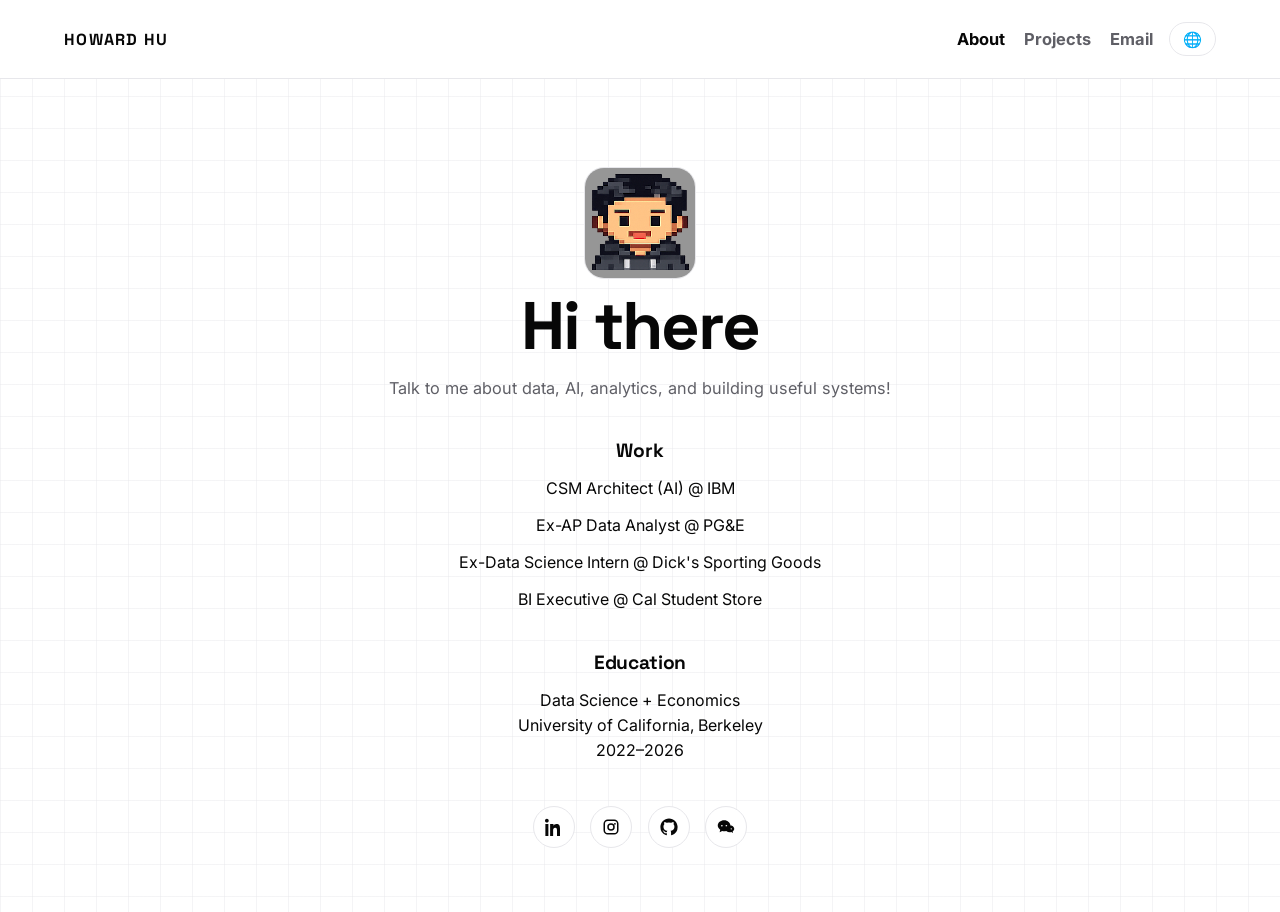
==== about/index.html @ 7187e895 "Fix about view typing and language sync in SPA with cache-busted scripts" ====
<!DOCTYPE html>
<html lang="en">
  <head>
    <meta charset="UTF-8" />
    <meta name="viewport" content="width=device-width, initial-scale=1.0" />
    <title>howard's studio</title>
    <meta
      name="description"
      content="Haoyang (Howard) Hu - UC Berkeley Data Science and Economics student focused on analytics, experimentation, and BI."
    />
    <link rel="preconnect" href="https://fonts.googleapis.com" />
    <link rel="preconnect" href="https://fonts.gstatic.com" crossorigin />
    <link
      href="https://fonts.googleapis.com/css2?family=Inter:wght@400;500;600;700;800&family=Space+Grotesk:wght@500;600;700&display=swap"
      rel="stylesheet"
    />
    <link rel="icon" type="image/png" href="/public/avatars/howard_idle.png" />
    <link rel="apple-touch-icon" href="/public/avatars/howard_idle.png" />
    <link rel="stylesheet" href="/styles.css?v=20260314-3" />
    <link rel="stylesheet" href="/styles/avatar.css?v=20260310-1" />
    <link rel="stylesheet" href="/styles/about.css?v=20260314-2" />
    <link rel="stylesheet" href="/styles/email-panel.css?v=20260314-1" />
  </head>
  <body>
    <header class="site-header">
      <div class="container nav-wrap">
        <a href="/" class="logo" data-view-target="home">HOWARD HU</a>
        <div class="nav-right">
          <nav>
            <ul class="nav-links">
              <li><a href="/" data-nav="about" data-view-target="about">About</a></li>
              <li><a href="/" data-nav="projects" data-view-target="projects">Projects</a></li>
              <li><button id="email-open-trigger" class="nav-email-btn" type="button" data-nav="email">Email</button></li>
            </ul>
          </nav>
          <div class="header-controls">
            <details class="lang-dropdown">
              <summary class="mode-toggle" aria-label="Language">🌐</summary>
              <div class="lang-dropdown-menu" role="menu" aria-label="Language menu">
                <button type="button" class="lang-option" data-lang-option="en">English</button>
                <button type="button" class="lang-option" data-lang-option="zh">中文</button>
                <button type="button" class="lang-option" data-lang-option="ko">한국인</button>
              </div>
            </details>
          </div>
        </div>
      </div>
    </header>

    <main id="spa-root">
      <section id="view-home" class="spa-view is-active">
        <section id="hero-section" class="hero container">
          <div class="hero-grid">
            <div class="hero-copy-wrap">
              <p class="eyebrow">Data Science + Economics</p>
              <h1 id="typed-title" data-text="Hello world, my name is Howard.">Hello world, my name is Howard.</h1>
              <p id="typed-alt-name" class="hero-name-tag" data-text="or 胡昊阳">or 胡昊阳</p>
              <p id="typed-bio" class="hero-bio" data-text="Trying to build the future before it becomes obvious.">
                Trying to build the future before it becomes obvious.
              </p>
            </div>
            <div class="hero-art">
              <div id="hero-avatar-controller" aria-label="Howard interactive pixel avatar"></div>
            </div>
          </div>
          <div class="marquee-wrap" aria-label="Scrolling skills">
            <div class="marquee-track">
              <span>SQL</span><span>Python</span><span>Power BI</span><span>Tableau</span><span>A/B Testing</span><span>Hypothesis Testing</span><span>TensorFlow</span><span>PyTorch</span><span>Google Cloud</span><span>AWS</span><span>OpenClaw</span><span>Azure</span>
              <span>SQL</span><span>Python</span><span>Power BI</span><span>Tableau</span><span>A/B Testing</span><span>Hypothesis Testing</span><span>TensorFlow</span><span>PyTorch</span><span>Google Cloud</span><span>AWS</span><span>OpenClaw</span><span>Azure</span>
            </div>
          </div>
        </section>
      </section>

      <section id="view-projects" class="spa-view">
        <section id="projects" class="container section project-section" data-tone="jarvis">
          <div class="projects-top">
            <img class="projects-top-avatar" src="/public/avatars/howard_laptop.png" alt="Howard coding pixel avatar" width="112" height="112" />
            <p id="projects-typed-lead" class="projects-typed-lead is-typing" data-text="Here are some of the fun stuff and side quests I’ve built or am currently building.">
              Here are some of the fun stuff and side quests I’ve built or am currently building.
            </p>
          </div>

          <div class="project-grid">
            <article class="project-card project-card-featured" data-tone="jarvis">
              <p class="card-tag">Flagship System</p>
              <h3>JARVIS</h3>
              <p class="project-subtitle">A personal AI operating system</p>
              <p class="project-hook">Stark Industries was fictional. The idea wasn’t.</p>
              <button class="project-trigger" type="button" aria-expanded="false">Open project</button>
              <div class="project-detail">
                <p class="card-summary">JARVIS began as a simple question: what if I had a real digital teammate I could talk to all day, not just another chat window?</p>
                <p class="card-summary">Instead of typing prompts, I wanted to say things like: “Jarvis, what’s on my agenda today?” or “Research this topic and build a full execution plan.”</p>
                <p class="card-summary">JARVIS is my attempt to build that system.</p>
                <p class="card-summary">It combines voice interaction with a modular agent architecture capable of research, synthesis, monitoring, and action. Under the hood, specialized agents coordinate tasks like web research, information extraction, summarization, and automated execution.</p>
                <p class="card-summary">Rather than a single chatbot, JARVIS functions as a personal AI operating layer, a system that can run workflows end-to-end, from gathering information to producing usable outputs.</p>
                <p class="card-summary">The long-term vision is a persistent AI partner that understands context, manages complex tasks, and acts as an always-available digital teammate.</p>
                <p class="card-summary">This prototype explores that architecture through OpenClaw-style autonomous browsing, LLM orchestration, and real-time voice interaction.</p>
                <p class="detail-meta">PYTHON · LLM APIs · AGENT ORCHESTRATION · WEB AUTOMATION · VOICE INTERFACES · OPENCLAW-STYLE SYSTEMS</p>
              </div>
            </article>

            <article class="project-card" data-tone="factory">
              <p class="card-tag">Automation</p>
              <h3>Brainrot Content Factory</h3>
              <p class="project-subtitle">An automated pipeline for short-form media</p>
              <p class="project-hook">Dopamine maxing by putting shorts content creation on autopilot.</p>
              <button class="project-trigger" type="button" aria-expanded="false">Open project</button>
              <div class="project-detail">
                <p class="card-summary">This started as an experiment in scale: how far can I push a media pipeline before manual bottlenecks show up? The system detects trend signals, builds scripts, generates visuals, and assembles shorts with minimal intervention.</p>
                <p class="card-summary">I also built in quality gates around timing, hook strength, and visual continuity so it’s not just auto-generated noise. The end goal is a repeatable engine for autonomous content channels.</p>
                <p class="detail-meta">Python · Sora · FFmpeg · Platform APIs</p>
              </div>
            </article>

            <article class="project-card" data-tone="dashboard">
              <p class="card-tag">Data Visualization</p>
              <h3>Analytic Dashboard Maker</h3>
              <p class="project-subtitle">From raw tables to decision-ready dashboards</p>
              <p class="project-hook">Because manually rebuilding dashboards every week is character development I did not need.</p>
              <button class="project-trigger" type="button" aria-expanded="false">Open project</button>
              <div class="project-detail">
                <p class="card-summary">This project came from seeing how much analyst time gets burned cleaning data and redoing the same visuals. I built a pipeline that ingests messy business data, extracts key metrics, and prepares dashboard-ready structures with much less manual work.</p>
                <p class="card-summary">I focused on making outputs practical: clear KPI definitions, reusable transformations, and automated handoff into BI tools so teams can spend more time deciding and less time wrangling.</p>
                <p class="detail-meta">Python · Power BI · SQL · Workflow automation</p>
              </div>
            </article>

            <article class="project-card" data-tone="research">
              <p class="card-tag">Research Infrastructure</p>
              <h3>Curiosity X</h3>
              <p class="project-subtitle">Continuous monitoring of the internet</p>
              <p class="project-hook">My personal intel feed, minus the 20-tab chaos.</p>
              <button class="project-trigger" type="button" aria-expanded="false">Open project</button>
              <div class="project-detail">
                <p class="card-summary">I built this because I was spending too much time context switching between feeds, forums, and tech news. The agent continuously monitors sources and compiles concise briefings.</p>
                <p class="card-summary">It prioritizes what matters, summarizes developments with clear action points, and pushes updates through messaging so I can react fast without manual hunting.</p>
                <p class="detail-meta">Python · RSS ingestion · LLM summarization</p>
              </div>
            </article>

            <article class="project-card" data-tone="photo">
              <p class="card-tag">Visual Storytelling</p>
              <h3>Photography Studio</h3>
              <p class="project-subtitle">People, light, and memory-driven frames</p>
              <p class="project-hook">A clean visual storytelling space for my photography work.</p>
              <a class="project-trigger" href="/" data-view-target="photography">Open project</a>
            </article>
          </div>
        </section>
      </section>

      <section id="view-about" class="spa-view">
        <section class="about-page">
          <div class="about-centered container">
            <img class="about-avatar" src="/public/avatars/howard_smile.png" alt="Howard Hu pixel avatar" width="128" height="128" />
            <h1 id="about-typed-title" class="about-title" data-text="Hi there">Hi there</h1>
            <p id="about-typed-intro" class="about-intro" data-text="Talk to me about data, AI, analytics, and building useful systems!">Talk to me about data, AI, analytics, and building useful systems!</p>

            <div class="about-block">
              <h2 data-i18n="workHeading">Work</h2>
              <div class="about-list" role="list">
                <button class="about-link-item" type="button" data-modal-kind="work" data-modal-id="ibm" data-i18n="work.ibm">CSM Architect (AI) @ IBM</button>
                <button class="about-link-item" type="button" data-modal-kind="work" data-modal-id="pge" data-i18n="work.pge">Ex-AP Data Analyst @ PG&amp;E</button>
                <button class="about-link-item" type="button" data-modal-kind="work" data-modal-id="dicks" data-i18n="work.dicks">Ex-Data Science Intern @ Dick's Sporting Goods</button>
                <button class="about-link-item" type="button" data-modal-kind="work" data-modal-id="store" data-i18n="work.store">BI Executive @ Cal Student Store</button>
              </div>
            </div>

            <div class="about-block">
              <h2 data-i18n="educationHeading">Education</h2>
              <div class="about-list" role="list">
                <button class="about-link-item" type="button" data-modal-kind="education" data-modal-id="berkeley" data-i18n="education.entry">Data Science + Economics<br />University of California, Berkeley<br />2022–2026</button>
              </div>
            </div>

            <div class="about-social" aria-label="Social links">
              <a href="https://www.linkedin.com/in/howard-hu-70660616a/" target="_blank" rel="noopener noreferrer" aria-label="LinkedIn" title="LinkedIn"><svg viewBox="0 0 24 24" aria-hidden="true"><path d="M4.98 3.5C4.98 4.88 3.86 6 2.48 6S0 4.88 0 3.5 1.12 1 2.5 1s2.48 1.12 2.48 2.5zM.5 8h4V24h-4V8zm7 0h3.8v2.2h.1c.53-1 1.84-2.2 3.8-2.2 4.06 0 4.8 2.67 4.8 6.14V24h-4v-7.2c0-1.72-.03-3.94-2.4-3.94-2.4 0-2.77 1.87-2.77 3.8V24h-4V8z"/></svg></a>
              <a href="https://instagram.com/howarddhu" target="_blank" rel="noopener noreferrer" aria-label="Instagram" title="Instagram"><svg viewBox="0 0 24 24" aria-hidden="true"><path d="M7.75 2h8.5A5.75 5.75 0 0 1 22 7.75v8.5A5.75 5.75 0 0 1 16.25 22h-8.5A5.75 5.75 0 0 1 2 16.25v-8.5A5.75 5.75 0 0 1 7.75 2zm0 2A3.75 3.75 0 0 0 4 7.75v8.5A3.75 3.75 0 0 0 7.75 20h8.5A3.75 3.75 0 0 0 20 16.25v-8.5A3.75 3.75 0 0 0 16.25 4h-8.5zM12 7a5 5 0 1 1 0 10 5 5 0 0 1 0-10zm0 2a3 3 0 1 0 0 6 3 3 0 0 0 0-6zm5.25-2.5a1.25 1.25 0 1 1 0 2.5 1.25 1.25 0 0 1 0-2.5z"/></svg></a>
              <a href="https://github.com/Howardhu02" target="_blank" rel="noopener noreferrer" aria-label="GitHub" title="GitHub"><svg viewBox="0 0 24 24" aria-hidden="true"><path d="M12 .5C5.65.5.5 5.65.5 12a11.5 11.5 0 0 0 7.86 10.91c.57.1.78-.25.78-.55v-2.1c-3.2.7-3.88-1.36-3.88-1.36-.52-1.31-1.27-1.66-1.27-1.66-1.04-.71.08-.7.08-.7 1.15.08 1.75 1.18 1.75 1.18 1.02 1.75 2.67 1.24 3.32.95.1-.74.4-1.24.72-1.53-2.56-.29-5.25-1.28-5.25-5.69 0-1.26.45-2.29 1.18-3.09-.12-.29-.51-1.46.11-3.05 0 0 .96-.31 3.15 1.18a10.88 10.88 0 0 1 5.74 0c2.19-1.49 3.15-1.18 3.15-1.18.62 1.59.23 2.76.11 3.05.73.8 1.18 1.83 1.18 3.09 0 4.42-2.69 5.39-5.26 5.68.41.35.78 1.05.78 2.12v3.14c0 .3.21.66.79.55A11.5 11.5 0 0 0 23.5 12C23.5 5.65 18.35.5 12 .5z"/></svg></a>
              <button id="wechat-open" type="button" class="about-wechat-btn" aria-label="WeChat" title="WeChat"><svg viewBox="0 0 24 24" aria-hidden="true"><path d="M9.5 3C4.8 3 1 6.1 1 10c0 2.2 1.3 4.2 3.3 5.5L3.5 19l3.4-1.8c.8.2 1.7.3 2.6.3 4.7 0 8.5-3.1 8.5-7S14.2 3 9.5 3zm-3 6.2a1.1 1.1 0 1 1 0 2.2 1.1 1.1 0 0 1 0-2.2zm6 0a1.1 1.1 0 1 1 0 2.2 1.1 1.1 0 0 1 0-2.2zM17 9.5c-3.3 0-6 2.1-6 4.7s2.7 4.7 6 4.7c.7 0 1.3-.1 2-.3l2.5 1.4-.6-2.3c1.4-1 2.1-2.2 2.1-3.5 0-2.6-2.7-4.7-6-4.7zm-2 4a.9.9 0 1 1 0 1.8.9.9 0 0 1 0-1.8zm4 0a.9.9 0 1 1 0 1.8.9.9 0 0 1 0-1.8z"/></svg></button>
            </div>
          </div>
        </section>
      </section>

      <section id="view-photography" class="spa-view">
        <section id="photography" class="container section">
          <div class="photo-top">
            <img class="photo-top-avatar" src="/public/avatars/howard_camera.png" alt="Howard camera pixel avatar" width="112" height="112" />
            <p id="photography-typed-lead" class="photography-typed-lead is-typing" data-text="Capturing moments, documenting stories, and experimenting with light. Click each field to see samples.">
              Capturing moments, documenting stories, and experimenting with light. Click each field to see samples.
            </p>
          </div>

          <div class="photo-categories">
            <button class="photo-card" type="button" data-photo-category="film"><h3>Film</h3><p>Analog moments captured on 35mm.</p><div class="photo-card-preview" aria-hidden="true"><img src="" alt="" loading="lazy" /></div></button>
            <button class="photo-card" type="button" data-photo-category="graduation"><h3>Graduation</h3><p>Celebrating milestones and memories.</p><div class="photo-card-preview" aria-hidden="true"><img src="" alt="" loading="lazy" /></div></button>
            <button class="photo-card" type="button" data-photo-category="gig"><h3>Gig Works</h3><p>Events, concerts, and commissioned work.</p><div class="photo-card-preview" aria-hidden="true"><img src="" alt="" loading="lazy" /></div></button>
            <button class="photo-card" type="button" data-photo-category="shenanigans"><h3>Shenanigans</h3><p>Creative experiments and fun visual ideas.</p><div class="photo-card-preview" aria-hidden="true"><img src="" alt="" loading="lazy" /></div></button>
          </div>

          <div class="photo-cta">
            <a class="photo-cta-link" href="https://calendar.app.google/9sr1MgK4GPP5MWou8" target="_blank" rel="noopener noreferrer">Book a session with me</a>
            <a class="photo-cta-link secondary" href="https://instagram.com/howiesflicks" target="_blank" rel="noopener noreferrer">@howiesflicks</a>
          </div>
        </section>
      </section>
    </main>

    <div id="about-modal" class="about-modal" aria-hidden="true">
      <div class="about-modal-backdrop" data-about-close></div>
      <div class="about-modal-card" role="dialog" aria-modal="true" aria-label="About details">
        <button type="button" class="about-modal-close" data-about-close aria-label="Close details">×</button>
        <p id="about-modal-role" class="about-modal-role"></p>
        <h3 id="about-modal-title"></h3>
        <p id="about-modal-meta" class="about-modal-meta"></p>
        <p id="about-modal-desc" class="about-modal-desc"></p>
        <img id="about-modal-image" class="about-modal-image" src="" alt="" />
      </div>
    </div>

    <div id="photo-modal" class="photo-modal" aria-hidden="true">
      <div class="photo-modal-backdrop" data-photo-close></div>
      <div class="photo-modal-content" role="dialog" aria-modal="true" aria-label="Photography gallery">
        <button type="button" class="photo-modal-close" data-photo-close aria-label="Close gallery">×</button>
        <button type="button" class="photo-modal-nav prev" data-photo-prev aria-label="Previous photo">‹</button>
        <div class="photo-modal-stage">
          <img id="photo-modal-image" src="" alt="Photography showcase" />
          <p id="photo-modal-counter" class="photo-modal-counter">1 / 1</p>
        </div>
        <button type="button" class="photo-modal-nav next" data-photo-next aria-label="Next photo">›</button>
      </div>
    </div>

    <div id="email-panel-root"></div>

    <script>
      window.EMAIL_PANEL_ENDPOINT = "https://formspree.io/f/mnjgzolo";
    </script>
    <script src="/script.js?v=20260314-4"></script>
    <script src="/about.js?v=20260314-3"></script>
    <script src="/spa.js?v=20260314-2"></script>
    <script type="module" src="/avatar.js?v=20260310-1"></script>
    <script type="module" src="/avatar-controller.js?v=20260310-1"></script>
    <script type="module" src="/email-panel.js?v=20260314-1"></script>
  </body>
</html>
---- styles.css ----
:root {
  --bg: #ffffff;
  --surface: #ffffff;
  --text: #070707;
  --muted: #5f5f66;
  --line: #e7e7eb;
  --accent: #2f6bff;
  --font-body: "Inter", sans-serif;
  --font-heading: "Space Grotesk", sans-serif;
}

* {
  box-sizing: border-box;
}

html,
body {
  margin: 0;
  padding: 0;
  font-family: var(--font-body);
  background:
    linear-gradient(to right, rgba(231, 231, 235, 0.45) 1px, transparent 1px),
    linear-gradient(to bottom, rgba(231, 231, 235, 0.45) 1px, transparent 1px),
    var(--bg);
  background-size: 32px 32px, 32px 32px, auto;
  color: var(--text);
  scroll-behavior: smooth;
  overflow-x: hidden;
}

.container {
  width: min(1160px, 90%);
  margin: 0 auto;
}

.avatar-shell {
  width: 128px;
  height: 128px;
  position: relative;
  border: 1px solid var(--line);
  border-radius: 20px;
  background: rgba(255, 255, 255, 0.96);
  box-shadow: 0 18px 42px rgba(7, 7, 7, 0.08);
  overflow: hidden;
}

.avatar-sprite {
  position: absolute;
  inset: 0;
  width: 128px;
  height: 128px;
  image-rendering: pixelated;
  image-rendering: crisp-edges;
  opacity: 0;
  transition: opacity 220ms ease;
}

.avatar-sprite.is-visible {
  opacity: 1;
}

.avatar-badge {
  display: none;
}

.avatar-slot {
  display: inline-block;
}

.avatar-slot .avatar-shell {
  box-shadow: none;
}

.avatar-slot-hero .avatar-shell {
  width: 240px;
  height: 240px;
  border-radius: 28px;
  background:
    radial-gradient(circle at 50% 18%, rgba(47, 107, 255, 0.12), transparent 42%),
    linear-gradient(180deg, #ffffff 0%, #f7f7fa 100%);
  box-shadow: 0 24px 56px rgba(7, 7, 7, 0.1);
}

.avatar-slot-hero .avatar-sprite {
  width: 240px;
  height: 240px;
}

.avatar-slot-inline .avatar-shell {
  width: 112px;
  height: 112px;
  border-radius: 20px;
  background: linear-gradient(180deg, #ffffff 0%, #f7f7fa 100%);
}

.avatar-slot-inline .avatar-sprite {
  width: 112px;
  height: 112px;
}

.site-header {
  position: sticky;
  top: 0;
  z-index: 10;
  background: rgba(255, 255, 255, 0.94);
  border-bottom: 1px solid var(--line);
  backdrop-filter: blur(4px);
}

.nav-wrap {
  min-height: 78px;
  display: flex;
  justify-content: space-between;
  align-items: center;
}

.nav-right {
  display: flex;
  align-items: center;
  gap: 1rem;
}

.logo {
  color: var(--text);
  text-decoration: none;
  font-family: var(--font-heading);
  font-weight: 900;
  letter-spacing: 0.08em;
}

h1,
h2,
h3,
h4,
h5,
h6 {
  font-family: var(--font-heading);
}

.nav-links {
  list-style: none;
  display: flex;
  gap: 1.2rem;
  margin: 0;
  padding: 0;
}

.nav-links a {
  color: var(--muted);
  text-decoration: none;
  font-weight: 700;
  font-size: 1.03rem;
  transition: color 160ms ease;
}

.nav-email-btn {
  border: 0;
  background: transparent;
  color: var(--muted);
  font: inherit;
  font-weight: 700;
  font-size: 1.03rem;
  padding: 0;
  cursor: pointer;
  transition: color 160ms ease;
}

.nav-links a:hover {
  color: var(--text);
}

.nav-email-btn:hover {
  color: var(--text);
}

.header-controls {
  display: flex;
  align-items: center;
  gap: 0.5rem;
}

.mode-toggle {
  border: 1px solid var(--line);
  background: var(--surface);
  color: var(--text);
  font: inherit;
  font-size: 0.95rem;
  font-weight: 700;
  border-radius: 999px;
  padding: 0.42rem 0.8rem;
  cursor: pointer;
  transition: border-color 160ms ease, background 160ms ease;
}

.mode-toggle:hover {
  border-color: color-mix(in srgb, var(--accent) 40%, var(--line));
}

.lang-dropdown {
  position: relative;
}

.lang-dropdown > summary {
  list-style: none;
}

.lang-dropdown > summary::-webkit-details-marker {
  display: none;
}

.lang-dropdown-menu {
  position: absolute;
  top: calc(100% + 0.4rem);
  right: 0;
  min-width: 130px;
  border: 1px solid var(--line);
  background: var(--surface);
  border-radius: 12px;
  padding: 0.35rem;
  display: none;
  box-shadow: 0 14px 28px rgba(7, 7, 7, 0.12);
  z-index: 20;
}

.lang-dropdown[open] .lang-dropdown-menu {
  display: grid;
  gap: 0.2rem;
}

.lang-option {
  border: 0;
  border-radius: 8px;
  text-align: left;
  background: transparent;
  color: var(--text);
  font: inherit;
  font-size: 0.82rem;
  font-weight: 700;
  padding: 0.45rem 0.55rem;
  cursor: pointer;
}

.lang-option:hover,
.lang-option.is-active {
  background: color-mix(in srgb, var(--accent) 12%, #ffffff 88%);
}


.spa-view {
  display: none;
}

.spa-view.is-active {
  display: block;
}

.nav-links a.is-active,
.logo.is-active {
  color: var(--text);
}
.hero {
  padding: 8rem 0 5.5rem;
}

.hero-grid {
  display: grid;
  grid-template-columns: 1fr;
  gap: 2rem;
  align-items: center;
}

.hero-copy-wrap {
  text-align: left;
}

.hero-art {
  display: grid;
  justify-items: center;
  gap: 1rem;
}

.hero-notes {
  width: min(360px, 100%);
  display: grid;
  gap: 0.7rem;
}

.hero-note {
  border: 1px solid var(--line);
  border-radius: 16px;
  padding: 0.9rem 1rem;
  background: #fbfbfc;
}

.hero-note span {
  display: block;
  margin-bottom: 0.3rem;
  text-transform: uppercase;
  letter-spacing: 0.1em;
  font-size: 0.68rem;
  color: #808088;
  font-weight: 700;
}

.hero-note strong {
  font-size: 0.95rem;
  line-height: 1.45;
}

.eyebrow {
  margin: 0;
  text-transform: uppercase;
  letter-spacing: 0.14em;
  color: var(--muted);
  font-size: 0.76rem;
  font-weight: 700;
}

h1 {
  margin: 0.9rem 0 0;
  font-size: clamp(3rem, 10vw, 8.1rem);
  line-height: 0.95;
  letter-spacing: -0.04em;
  font-weight: 900;
}

h1.is-typing {
  position: relative;
}

h1.is-typing::after {
  content: "";
  display: inline-block;
  width: 0.08em;
  height: 0.9em;
  margin-left: 0.12em;
  vertical-align: -0.04em;
  background: var(--text);
  animation: blink-caret 850ms steps(1, end) infinite;
}

.hero-name-tag {
  margin: 0.55rem 0 0;
  font-size: clamp(1.05rem, 2.2vw, 1.6rem);
  letter-spacing: -0.01em;
  font-weight: 700;
  color: #4f4f58;
}

.hero-bio {
  margin: 0.7rem 0 0;
  width: min(640px, 100%);
  color: #34343d;
  font-size: 1rem;
  line-height: 1.6;
  font-weight: 500;
}

.hero-blurb {
  width: min(640px, 100%);
  margin: 1.4rem 0 0;
  color: var(--muted);
  line-height: 1.75;
  font-size: 1.02rem;
}

.persona-switch {
  margin-top: 1.6rem;
  display: flex;
  justify-content: flex-start;
  gap: 0.65rem;
  flex-wrap: wrap;
}

.persona-pill {
  border: 1px solid var(--line);
  background: #fff;
  color: var(--muted);
  border-radius: 999px;
  padding: 0.55rem 0.9rem;
  font: inherit;
  font-size: 0.92rem;
  font-weight: 700;
  cursor: pointer;
  transition: border-color 180ms ease, color 180ms ease, background 180ms ease;
}

.persona-pill:hover,
.persona-pill.is-active {
  border-color: #d5ddff;
  color: var(--text);
  background: #f7f9ff;
}

.marquee-wrap {
  margin-top: 2.4rem;
  border-top: 1px solid var(--line);
  border-bottom: 1px solid var(--line);
  overflow: hidden;
  white-space: nowrap;
}

.marquee-track {
  display: inline-flex;
  gap: 2.2rem;
  padding: 0.95rem 0;
  animation: marquee-scroll 30s linear infinite;
}

.marquee-track span {
  color: var(--muted);
  font-weight: 700;
  letter-spacing: 0.02em;
}

.signal-strip {
  margin-top: 1.2rem;
  display: grid;
  grid-template-columns: repeat(1, minmax(0, 1fr));
  gap: 0.85rem;
}

.signal-card {
  border: 1px solid var(--line);
  border-radius: 16px;
  padding: 0.95rem 1rem;
  background: rgba(255, 255, 255, 0.86);
  backdrop-filter: blur(4px);
}

.signal-card span {
  display: block;
  margin-bottom: 0.3rem;
  text-transform: uppercase;
  letter-spacing: 0.1em;
  font-size: 0.68rem;
  font-weight: 700;
  color: #7d7d86;
}

.signal-card strong {
  font-size: 0.95rem;
  line-height: 1.45;
}

.section {
  padding: 5.2rem 0;
}

.section h2 {
  margin: 0 0 1.2rem;
  font-size: clamp(2rem, 4.5vw, 3rem);
  letter-spacing: -0.02em;
  font-weight: 900;
}

.section-intro {
  display: grid;
  gap: 0.45rem;
  margin-bottom: 1.4rem;
}

.section-heading {
  display: flex;
  align-items: center;
  justify-content: space-between;
  gap: 1rem;
}

.section-intro p {
  margin: 0;
  max-width: 60ch;
  color: var(--muted);
  line-height: 1.7;
}

.projects-top {
  margin-bottom: 1.3rem;
  display: grid;
  justify-items: center;
  gap: 0.65rem;
  text-align: center;
}

.projects-top-avatar {
  width: 112px;
  height: 112px;
  border-radius: 20px;
  border: 1px solid var(--line);
  background: linear-gradient(180deg, #ffffff 0%, #f7f7fa 100%);
  image-rendering: pixelated;
}

.projects-typed-lead {
  margin: 0;
  max-width: 62ch;
  color: #3f4452;
  line-height: 1.7;
  font-size: 1.02rem;
}

.projects-typed-lead.is-typing::after {
  content: "";
  display: inline-block;
  width: 0.08em;
  height: 0.9em;
  margin-left: 0.12em;
  vertical-align: -0.05em;
  background: var(--text);
  animation: blink-caret 850ms steps(1, end) infinite;
}

.project-grid {
  display: grid;
  grid-template-columns: repeat(1, minmax(0, 1fr));
  gap: 1rem;
}

.project-card {
  padding: 1.35rem;
  border: 1px solid var(--line);
  border-radius: 14px;
  background:
    linear-gradient(180deg, color-mix(in srgb, var(--surface) 96%, #fff 4%) 0%, color-mix(in srgb, var(--surface) 92%, #fff 8%) 100%);
  transition: box-shadow 220ms ease, transform 220ms ease, border-color 220ms ease;
}

.project-card:hover {
  border-color: #cfd8ff;
  box-shadow: 0 0 0 1px #dce4ff, 0 0 34px rgba(47, 107, 255, 0.13);
  transform: translateY(-2px);
}

.project-card-featured {
  border-color: #d6deff;
  background:
    radial-gradient(circle at 85% 10%, rgba(47, 107, 255, 0.16), transparent 38%),
    linear-gradient(180deg, rgba(255, 255, 255, 0.98) 0%, rgba(248, 250, 255, 0.98) 100%);
}

.project-section {
  --project-tone: #2f6bff;
  --project-tone-soft: rgba(47, 107, 255, 0.14);
  transition: background 280ms ease, border-color 280ms ease;
}

.project-section[data-tone="jarvis"] {
  --project-tone: #2f6bff;
  --project-tone-soft: rgba(47, 107, 255, 0.14);
}

.project-section[data-tone="factory"] {
  --project-tone: #ff6a3d;
  --project-tone-soft: rgba(255, 106, 61, 0.14);
}

.project-section[data-tone="dashboard"] {
  --project-tone: #8a57ff;
  --project-tone-soft: rgba(138, 87, 255, 0.14);
}

.project-section[data-tone="research"] {
  --project-tone: #0f8f6f;
  --project-tone-soft: rgba(15, 143, 111, 0.14);
}

.card-tag {
  margin: 0;
  font-size: 0.74rem;
  text-transform: uppercase;
  letter-spacing: 0.12em;
  color: var(--muted);
  font-weight: 700;
}

.project-card h3 {
  margin: 0.5rem 0 0.45rem;
  font-size: 1.35rem;
  letter-spacing: -0.01em;
  line-height: 1.08;
}

.project-subtitle {
  margin: 0 0 0.7rem;
  font-size: 0.95rem;
  color: #4f5f95;
  font-weight: 700;
}

.project-card p {
  margin: 0;
  color: var(--muted);
  line-height: 1.65;
}

.card-summary {
  margin-top: 0.45rem;
}

.project-hook {
  margin-top: 0.4rem;
  font-size: 1rem;
  color: #484a55;
}

.project-trigger {
  margin-top: 0.9rem;
  border: 0;
  background: transparent;
  padding: 0;
  color: var(--text);
  font: inherit;
  font-size: 0.93rem;
  font-weight: 800;
  cursor: pointer;
}

.project-detail {
  max-height: 0;
  overflow: hidden;
  opacity: 0;
  transition: max-height 240ms ease, opacity 180ms ease, margin-top 180ms ease;
}

.project-card.is-open {
  border-color: color-mix(in srgb, var(--project-tone) 30%, #d8dbe5);
  box-shadow: 0 0 0 1px color-mix(in srgb, var(--project-tone) 18%, #f0f1f5);
}

.project-card.is-open .project-detail {
  max-height: 420px;
  opacity: 1;
  margin-top: 0.9rem;
}

.timeline-section {
  --timeline-tone: #2f6bff;
  --timeline-tone-soft: rgba(47, 107, 255, 0.14);
  padding: 1.2rem;
  border: 1px solid #dbe2ff;
  border-radius: 24px;
  background:
    radial-gradient(circle at 10% 0%, var(--timeline-tone-soft), transparent 42%),
    linear-gradient(180deg, rgba(255, 255, 255, 0.98) 0%, rgba(248, 249, 254, 0.98) 100%);
  transition: background 300ms ease, border-color 300ms ease;
}

.timeline-section[data-tone="pge"] {
  --timeline-tone: #2f6bff;
  --timeline-tone-soft: rgba(47, 107, 255, 0.14);
  border-color: #dbe2ff;
}

.timeline-section[data-tone="ibm"] {
  --timeline-tone: #5c39ff;
  --timeline-tone-soft: rgba(92, 57, 255, 0.14);
  border-color: #ded5ff;
}

.timeline-section[data-tone="dicks"] {
  --timeline-tone: #ff6a3d;
  --timeline-tone-soft: rgba(255, 106, 61, 0.14);
  border-color: #ffd9cd;
}

.timeline-section[data-tone="store"] {
  --timeline-tone: #0f8f6f;
  --timeline-tone-soft: rgba(15, 143, 111, 0.14);
  border-color: #cdebe2;
}

.timeline {
  position: relative;
  display: grid;
  gap: 0.85rem;
  padding-left: 1rem;
}

.timeline::before {
  content: "";
  position: absolute;
  left: 0.2rem;
  top: 0.2rem;
  bottom: 0.2rem;
  width: 2px;
  background: var(--timeline-tone);
  opacity: 0.35;
}

.timeline-item {
  position: relative;
  border: 1px solid var(--line);
  border-radius: 16px;
  background: color-mix(in srgb, var(--surface) 94%, #fff 6%);
  overflow: hidden;
  transition: border-color 220ms ease, box-shadow 220ms ease;
}

.timeline-item::before {
  content: "";
  position: absolute;
  left: -1.05rem;
  top: 1.22rem;
  width: 0.52rem;
  height: 0.52rem;
  border-radius: 999px;
  background: var(--timeline-tone);
  box-shadow: 0 0 0 6px rgba(255, 255, 255, 0.9);
}

.timeline-item.is-open {
  border-color: color-mix(in srgb, var(--timeline-tone) 30%, #d8dbe5);
  box-shadow: 0 0 0 1px color-mix(in srgb, var(--timeline-tone) 18%, #f0f1f5);
}

.timeline-trigger {
  width: 100%;
  border: 0;
  background: transparent;
  text-align: left;
  padding: 1rem 1rem 0.92rem;
  display: grid;
  gap: 0.2rem;
  cursor: pointer;
}

.timeline-role {
  font-size: 1.06rem;
  font-weight: 800;
  color: var(--text);
}

.timeline-company {
  color: var(--muted);
  font-size: 0.94rem;
  font-weight: 600;
}

.timeline-date {
  margin-top: 0.2rem;
  text-transform: uppercase;
  letter-spacing: 0.08em;
  font-size: 0.7rem;
  color: color-mix(in srgb, var(--timeline-tone) 62%, #6c7280);
  font-weight: 700;
}

.timeline-detail {
  max-height: 0;
  overflow: hidden;
  opacity: 0;
  padding: 0 1rem;
  transition: max-height 240ms ease, opacity 200ms ease, padding 200ms ease;
}

.timeline-item.is-open .timeline-detail {
  max-height: 320px;
  opacity: 1;
  padding: 0 1rem 1rem;
}

.education-card {
  border: 1px solid var(--line);
  border-radius: 18px;
  padding: 1.3rem;
  background: rgba(255, 255, 255, 0.92);
}

.education-card h3 {
  margin: 0;
  font-size: 1.3rem;
  letter-spacing: -0.01em;
}

.education-meta {
  margin: 0.45rem 0 0.7rem;
  text-transform: uppercase;
  letter-spacing: 0.09em;
  font-size: 0.72rem;
  color: #6f7584;
  font-weight: 700;
}

.detail-meta {
  margin-top: 0.85rem;
  text-transform: uppercase;
  letter-spacing: 0.08em;
  font-size: 0.72rem;
  color: #767680;
  font-weight: 700;
}

.about-copy {
  max-width: 60ch;
}

.about-copy p {
  margin: 0 0 1rem;
  color: var(--muted);
  line-height: 1.75;
  font-size: 1.02rem;
}

.about-education {
  margin-top: 1.3rem;
  border: 1px solid var(--line);
  border-radius: 18px;
  padding: 1.1rem;
  background: color-mix(in srgb, var(--surface) 94%, #fff 6%);
}

.about-work-block {
  margin-top: 1.8rem;
}

.about-work-block .work-subtitle {
  margin-bottom: 0.8rem;
  font-size: clamp(1.45rem, 3.2vw, 2.1rem);
  letter-spacing: -0.01em;
}

.education-label {
  display: block;
  margin-bottom: 0.5rem;
  text-transform: uppercase;
  letter-spacing: 0.1em;
  font-size: 0.7rem;
  color: #7b7b84;
  font-weight: 700;
}

.about-education h3 {
  margin: 0;
  font-size: 1.15rem;
  letter-spacing: -0.01em;
}

.education-date {
  margin: 0.45rem 0 0.75rem;
  font-size: 0.8rem;
  text-transform: uppercase;
  letter-spacing: 0.08em;
  font-weight: 700;
  color: #6f7584;
}

.education-majors {
  display: grid;
  gap: 0.45rem;
}

.education-majors p {
  margin: 0;
  border: 1px solid #e6e8ef;
  border-radius: 12px;
  padding: 0.58rem 0.72rem;
  background: #fafafe;
  color: #4f535f;
  font-size: 0.94rem;
  line-height: 1.4;
}

.mini-grid {
  display: grid;
  grid-template-columns: repeat(1, minmax(0, 1fr));
  gap: 1rem;
}

.mini-card {
  border: 1px solid var(--line);
  border-radius: 18px;
  padding: 1.2rem;
  background: rgba(251, 251, 252, 0.92);
}

.mini-label {
  display: inline-block;
  margin-bottom: 0.55rem;
  text-transform: uppercase;
  letter-spacing: 0.1em;
  font-size: 0.7rem;
  color: #7f7f86;
  font-weight: 700;
}

.mini-card h3 {
  margin: 0 0 0.45rem;
  font-size: 1.15rem;
  letter-spacing: -0.01em;
}

.mini-card p {
  margin: 0;
  color: var(--muted);
  line-height: 1.7;
}

.photo-categories {
  display: grid;
  grid-template-columns: 1fr;
  gap: 1rem;
}

.photo-top {
  margin-bottom: 1.3rem;
  display: grid;
  justify-items: center;
  gap: 0.65rem;
  text-align: center;
}

.photo-top-avatar {
  width: 112px;
  height: 112px;
  border-radius: 20px;
  border: 1px solid var(--line);
  background: linear-gradient(180deg, #ffffff 0%, #f7f7fa 100%);
  image-rendering: pixelated;
}

.photography-typed-lead {
  margin: 0;
  max-width: 62ch;
  color: #3f4452;
  line-height: 1.7;
  font-size: 1.02rem;
}

.photography-typed-lead.is-typing::after {
  content: "";
  display: inline-block;
  width: 0.08em;
  height: 0.9em;
  margin-left: 0.12em;
  vertical-align: -0.05em;
  background: var(--text);
  animation: blink-caret 850ms steps(1, end) infinite;
}

.photo-card {
  border: 1px solid var(--line);
  border-radius: 20px;
  background: color-mix(in srgb, var(--surface) 90%, #fff 10%);
  text-align: left;
  padding: 1.35rem;
  cursor: pointer;
  font-family: inherit;
  color: var(--text);
  position: relative;
  overflow: hidden;
  transition: transform 240ms ease, box-shadow 240ms ease, border-color 240ms ease;
}

.photo-card[data-photo-category="film"] {
  --photo-tone: rgba(255, 134, 77, 0.22);
  --photo-border: #ffbf9e;
}

.photo-card[data-photo-category="graduation"] {
  --photo-tone: rgba(47, 107, 255, 0.2);
  --photo-border: #b7c9ff;
}

.photo-card[data-photo-category="gig"] {
  --photo-tone: rgba(255, 78, 139, 0.2);
  --photo-border: #ffc2da;
}

.photo-card[data-photo-category="shenanigans"] {
  --photo-tone: rgba(36, 169, 129, 0.2);
  --photo-border: #b4ead7;
}

.photo-card h3 {
  margin: 0 0 0.45rem;
  font-size: clamp(1.5rem, 3vw, 2.1rem);
  letter-spacing: -0.02em;
}

.photo-card p {
  margin: 0;
  color: var(--muted);
  line-height: 1.65;
  max-width: 42ch;
}

.photo-card-preview {
  position: absolute;
  inset: 0;
  opacity: 0;
  transition: opacity 260ms ease, transform 260ms ease;
  transform: scale(1.03);
  pointer-events: none;
}

.photo-card-preview::after {
  content: "";
  position: absolute;
  inset: 0;
  background: linear-gradient(
    to top,
    rgba(255, 255, 255, 0.82) 12%,
    rgba(255, 255, 255, 0.28) 46%,
    rgba(255, 255, 255, 0.1) 100%
  );
}

.photo-card-preview img {
  width: 100%;
  height: 100%;
  object-fit: contain;
  background: #f4f4f6;
}

.photo-card:hover {
  transform: translateY(-4px);
  border-color: var(--photo-border, #d6d9e4);
  box-shadow: 0 20px 40px rgba(7, 7, 7, 0.09);
  background: linear-gradient(to bottom, var(--photo-tone, rgba(47, 107, 255, 0.12)), rgba(255, 255, 255, 0.92));
}

.photo-card.is-active {
  border-color: var(--photo-border, #d6d9e4);
  background: linear-gradient(to bottom, var(--photo-tone, rgba(47, 107, 255, 0.12)), rgba(255, 255, 255, 0.92));
}

.photo-card:hover .photo-card-preview {
  opacity: 1;
  transform: scale(1);
}

.photo-cta {
  margin-top: 1.8rem;
  padding-top: 1.2rem;
}

.photo-cta-link {
  display: inline-block;
  margin-top: 0.6rem;
  font-size: 1.22rem;
  font-weight: 800;
  color: var(--text);
  text-decoration: underline;
  text-decoration-color: var(--text);
  text-underline-offset: 0.12em;
  transition: text-decoration-color 180ms ease;
}

.photo-cta-link:hover {
  text-decoration-color: var(--text);
}

.photo-cta-link.secondary {
  display: block;
  margin-top: 1rem;
  width: fit-content;
  font-size: 1.05rem;
  color: #4f535f;
}

.photo-modal {
  position: fixed;
  inset: 0;
  z-index: 40;
  display: grid;
  place-items: center;
  opacity: 0;
  pointer-events: none;
  transition: opacity 240ms ease;
}

.photo-modal.is-open {
  opacity: 1;
  pointer-events: auto;
}

.photo-modal-backdrop {
  position: absolute;
  inset: 0;
  background: rgba(7, 7, 11, 0.84);
  backdrop-filter: blur(4px);
}

.photo-modal-content {
  position: relative;
  width: min(1200px, 94vw);
  height: min(88vh, 820px);
  display: grid;
  grid-template-columns: auto 1fr auto;
  align-items: center;
  gap: 0.7rem;
}

.photo-modal-stage {
  width: 100%;
  height: 100%;
  display: grid;
  place-items: center;
  overflow: visible;
  padding: 0.75rem;
}

.photo-modal-stage img {
  max-width: 100%;
  max-height: 100%;
  object-fit: contain;
  opacity: 0;
  transform: none;
  transition: opacity 220ms ease;
}

.photo-modal-stage img.is-visible {
  opacity: 1;
}

.photo-modal-nav {
  border: 1px solid rgba(255, 255, 255, 0.22);
  background: rgba(14, 14, 18, 0.55);
  color: #fff;
  width: 44px;
  height: 44px;
  border-radius: 999px;
  cursor: pointer;
  font-size: 1.2rem;
}

.photo-modal-close {
  position: absolute;
  top: 0;
  right: 0;
  transform: translateY(-130%);
  width: 42px;
  height: 42px;
  border-radius: 999px;
  border: 1px solid rgba(255, 255, 255, 0.24);
  background: rgba(14, 14, 18, 0.55);
  color: #fff;
  font-size: 1.5rem;
  cursor: pointer;
  line-height: 1;
}

.photo-modal-counter {
  position: absolute;
  bottom: -2.1rem;
  left: 50%;
  transform: translateX(-50%);
  color: rgba(255, 255, 255, 0.88);
  margin: 0;
  font-size: 0.88rem;
  letter-spacing: 0.08em;
  text-transform: uppercase;
}

.site-footer {
  border-top: 1px solid var(--line);
  padding: 3.2rem 0 2.2rem;
}

.social-links {
  display: flex;
  flex-wrap: wrap;
  gap: 1.4rem;
  margin-bottom: 1.2rem;
}

.social-links a {
  color: var(--text);
  font-size: clamp(1.3rem, 2.6vw, 2.3rem);
  font-weight: 800;
  text-decoration: underline;
  text-decoration-color: transparent;
  text-underline-offset: 0.12em;
  transition: text-decoration-color 160ms ease;
}

.social-links a:hover {
  text-decoration-color: var(--text);
}

.site-footer p {
  margin: 0;
  color: var(--muted);
  font-size: 0.9rem;
}

.reveal {
  opacity: 0;
  transform: translateY(10px);
  transition: opacity 500ms ease, transform 500ms ease;
}

.reveal.visible {
  opacity: 1;
  transform: translateY(0);
}

@keyframes marquee-scroll {
  from {
    transform: translateX(0);
  }
  to {
    transform: translateX(-50%);
  }
}

@keyframes blink-caret {
  0%,
  49% {
    opacity: 1;
  }
  50%,
  100% {
    opacity: 0;
  }
}

@media (min-width: 840px) {
  .hero-grid {
    grid-template-columns: 1.1fr 0.9fr;
  }

  .hero-art {
    justify-items: end;
  }

  .project-grid {
    grid-template-columns: repeat(3, minmax(0, 1fr));
  }

  .project-card-featured {
    grid-column: span 2;
  }

  .mini-grid {
    grid-template-columns: repeat(2, minmax(0, 1fr));
  }

  .photo-categories {
    grid-template-columns: repeat(2, minmax(0, 1fr));
  }

  .signal-strip {
    grid-template-columns: repeat(3, minmax(0, 1fr));
  }
}

@media (max-width: 640px) {
  .nav-wrap {
    min-height: auto;
    align-items: flex-start;
    flex-direction: column;
    gap: 0.45rem;
    padding: 0.7rem 0;
  }

  .logo {
    font-size: 1rem;
    letter-spacing: 0.06em;
  }

  .avatar-slot-hero .avatar-shell,
  .avatar-slot-hero .avatar-sprite {
    width: 176px;
    height: 176px;
  }

  .avatar-slot-inline .avatar-shell,
  .avatar-slot-inline .avatar-sprite {
    width: 88px;
    height: 88px;
  }

  .nav-links {
    gap: 0.62rem;
    font-size: 0.92rem;
    white-space: nowrap;
    min-width: max-content;
  }

  .nav-right {
    width: 100%;
    gap: 0.55rem;
    justify-content: space-between;
  }

  .nav-right nav {
    overflow-x: auto;
    -webkit-overflow-scrolling: touch;
    scrollbar-width: none;
  }

  .nav-right nav::-webkit-scrollbar {
    display: none;
  }

  .header-controls {
    gap: 0.35rem;
  }

  .mode-toggle {
    padding: 0.33rem 0.56rem;
    font-size: 0.84rem;
  }

  .marquee-track {
    animation: none;
    transform: none;
  }

  .hero {
    padding-top: 6.6rem;
  }

  .section-heading {
    align-items: flex-start;
  }

  .section {
    padding: 4rem 0;
  }

  .photo-modal-content {
    width: 96vw;
    height: 82vh;
    grid-template-columns: 1fr;
  }

  .photo-modal-nav {
    position: absolute;
    top: 50%;
    transform: translateY(-50%);
    z-index: 2;
  }

  .photo-modal-nav.prev {
    left: 0.4rem;
  }

  .photo-modal-nav.next {
    right: 0.4rem;
  }
}
---- styles/avatar.css ----
.avatar-card {
  display: flex;
  flex-direction: column;
  align-items: center;
  gap: 12px;
}

.avatar {
  width: 128px;
  height: 128px;
  display: grid;
  place-items: center;
  border: 1px solid var(--line);
  border-radius: 16px;
  background-color: #f7f7fa;
  opacity: 0;
  transition: transform 180ms ease, filter 180ms ease, opacity 180ms ease;
  overflow: hidden;
}

.avatar:hover {
  transform: translateY(-1px);
  filter: drop-shadow(0 10px 20px rgba(7, 7, 7, 0.1));
}

.avatar.is-visible {
  opacity: 1;
}

.avatar-frame {
  width: 100%;
  height: 100%;
  object-fit: contain;
  image-rendering: pixelated;
  image-rendering: crisp-edges;
  pointer-events: none;
  user-select: none;
}

.avatar-controls {
  display: flex;
  gap: 10px;
  flex-wrap: wrap;
  justify-content: center;
}

.avatar-controls button {
  border: 1px solid var(--line);
  background: #f3f3f3;
  padding: 6px 10px;
  border-radius: 8px;
  cursor: pointer;
  font-size: 14px;
  font-family: inherit;
  color: var(--text);
}

.avatar-controls button:hover {
  background: #e6e6e6;
}

.avatar-controls button.is-active {
  border-color: #d5ddff;
  background: #edf1ff;
}

@media (max-width: 960px) {
  .avatar-controls {
    gap: 8px;
  }

  .avatar-controls button {
    font-size: 13px;
  }
}
---- styles/about.css ----
.about-page {
  min-height: calc(100vh - 78px);
  display: grid;
  place-items: center;
  padding: 5.5rem 0 4rem;
}

.about-centered {
  display: grid;
  justify-items: center;
  text-align: center;
  gap: 1rem;
  max-width: 760px;
}

.about-avatar {
  width: 112px;
  height: 112px;
  border-radius: 20px;
  border: 1px solid var(--line);
  background: linear-gradient(180deg, #ffffff 0%, #f7f7fa 100%);
  image-rendering: pixelated;
}

.about-title {
  margin: 0;
  font-size: clamp(2.4rem, 7vw, 4.2rem);
  letter-spacing: -0.03em;
}

.about-intro {
  margin: 0;
  max-width: 52ch;
  color: var(--muted);
  line-height: 1.7;
  font-size: 1.02rem;
}

.about-title.is-typing::after {
  content: "";
  display: inline-block;
  width: 0.08em;
  height: 0.92em;
  margin-left: 0.12em;
  vertical-align: -0.06em;
  background: var(--text);
  animation: blink-caret 850ms steps(1, end) infinite;
}

.about-intro.is-typing::after {
  content: "";
  display: inline-block;
  width: 0.08em;
  height: 0.92em;
  margin-left: 0.12em;
  vertical-align: -0.06em;
  background: var(--text);
  animation: blink-caret 850ms steps(1, end) infinite;
}

.about-block {
  margin-top: 1.2rem;
  width: min(640px, 100%);
}

.about-block h2 {
  margin: 0 0 0.65rem;
  font-size: 1.2rem;
  letter-spacing: -0.01em;
}

.about-list {
  display: grid;
  gap: 0.35rem;
}

.about-link-item {
  border: 0;
  background: transparent;
  color: var(--text);
  font: inherit;
  font-size: 1rem;
  line-height: 1.55;
  padding: 0.2rem 0;
  cursor: pointer;
  text-decoration: underline;
  text-decoration-thickness: 1px;
  text-underline-offset: 0.2em;
  text-decoration-color: transparent;
  transition: text-decoration-color 180ms ease;
}

.about-link-item:hover {
  text-decoration-color: currentColor;
}

.about-social {
  margin-top: 1.5rem;
  display: flex;
  align-items: center;
  justify-content: center;
  gap: 0.95rem;
}

.about-social a,
.about-wechat-btn {
  width: 42px;
  height: 42px;
  border: 1px solid var(--line);
  border-radius: 999px;
  display: grid;
  place-items: center;
  color: var(--text);
  background: color-mix(in srgb, var(--surface) 95%, #fff 5%);
  transition: border-color 180ms ease, transform 180ms ease;
}

.about-social a:hover,
.about-wechat-btn:hover {
  border-color: #c8d3ff;
  transform: translateY(-1px);
}

.about-social svg {
  width: 18px;
  height: 18px;
  fill: currentColor;
}

.about-wechat-btn {
  cursor: pointer;
}

.about-modal {
  position: fixed;
  inset: 0;
  z-index: 60;
  opacity: 0;
  pointer-events: none;
  transition: opacity 200ms ease;
}

.about-modal.is-open {
  opacity: 1;
  pointer-events: auto;
}

.about-modal-backdrop {
  position: absolute;
  inset: 0;
  background: rgba(10, 11, 15, 0.36);
  backdrop-filter: blur(4px);
}

.about-modal-card {
  position: relative;
  width: min(560px, 90vw);
  margin: 12vh auto 0;
  border: 1px solid var(--line);
  border-radius: 16px;
  background: #ffffff;
  padding: 1.35rem 1.3rem 1.25rem;
  transform: scale(0.95);
  transition: transform 200ms ease;
}

.about-modal.is-open .about-modal-card {
  transform: scale(1);
}

.about-modal-close {
  position: absolute;
  top: 0.65rem;
  right: 0.65rem;
  border: 0;
  background: transparent;
  color: #666b77;
  font-size: 1.35rem;
  line-height: 1;
  cursor: pointer;
}

.about-modal-role {
  margin: 0;
  text-transform: uppercase;
  letter-spacing: 0.1em;
  font-size: 0.7rem;
  color: #7d8190;
  font-weight: 700;
}

.about-modal-card h3 {
  margin: 0.45rem 0 0.4rem;
  font-size: 1.35rem;
  letter-spacing: -0.01em;
}

.about-modal-meta {
  margin: 0;
  color: #535865;
  font-size: 0.9rem;
  font-weight: 600;
}

.about-modal-desc {
  margin: 0.8rem 0 0;
  color: #4f5563;
  line-height: 1.65;
}

.about-modal-image {
  display: none;
  width: min(300px, 100%);
  border-radius: 12px;
  border: 1px solid var(--line);
  margin: 0.85rem auto 0;
}

.about-modal-image.is-visible {
  display: block;
}

.about-modal-open {
  overflow: hidden;
}

@media (max-width: 640px) {
  .about-page {
    min-height: calc(100vh - 72px);
    padding-top: 5rem;
  }

  .about-centered {
    gap: 0.85rem;
  }

  .about-link-item {
    font-size: 0.96rem;
  }

  .about-modal-card {
    width: 90vw;
    margin-top: 10vh;
  }
}
---- styles/email-panel.css ----
.email-panel-overlay {
  position: fixed;
  inset: 0;
  z-index: 80;
  display: flex;
  justify-content: flex-end;
  background: rgba(255, 255, 255, 0);
  pointer-events: none;
  backdrop-filter: blur(0px);
  transition: background 250ms ease, backdrop-filter 250ms ease;
}

.email-panel-overlay.is-open {
  background: rgba(255, 255, 255, 0.34);
  backdrop-filter: blur(6px);
  pointer-events: auto;
}

.email-panel {
  width: min(40vw, 580px);
  min-width: 360px;
  height: 100%;
  background: #ffffff;
  color: #111318;
  border-left: 1px solid #dfe3eb;
  padding: 1.6rem;
  display: flex;
  flex-direction: column;
  gap: 1rem;
  transform: translateX(100%);
  transition: transform 250ms ease;
}

.email-panel-overlay.is-open .email-panel {
  transform: translateX(0);
}

.email-panel-head {
  border-bottom: 1px solid #e6e9f0;
  padding-bottom: 0.85rem;
}

.email-label {
  margin: 0;
  text-transform: uppercase;
  letter-spacing: 0.1em;
  font-size: 0.7rem;
  color: #717787;
  font-weight: 700;
}

.email-to {
  margin: 0.35rem 0 0;
  font-size: 1.35rem;
  font-weight: 800;
}

.email-field {
  display: grid;
  gap: 0.45rem;
}

.email-field input,
.email-field textarea {
  width: 100%;
  border: 1px solid #d5dbe8;
  border-radius: 10px;
  background: #ffffff;
  color: #1a1f2b;
  font: inherit;
  font-size: 0.98rem;
  padding: 0.72rem 0.8rem;
  outline: none;
}

.email-field textarea {
  min-height: 200px;
  resize: vertical;
}

.email-field input:focus,
.email-field textarea:focus {
  border-color: #9ca7c8;
}

.email-field input::placeholder {
  color: #9ca2b2;
}

.email-actions {
  margin-top: auto;
  display: flex;
  gap: 0.65rem;
}

.email-send,
.email-cancel {
  border: 1px solid #d1d7e4;
  border-radius: 10px;
  background: #ffffff;
  color: #111318;
  font: inherit;
  font-weight: 700;
  padding: 0.68rem 0.95rem;
  cursor: pointer;
}

.email-send {
  background: #111318;
  color: #ffffff;
  border-color: #111318;
  display: inline-flex;
  align-items: center;
  justify-content: center;
  gap: 0.45rem;
  min-width: 132px;
}

.email-send:disabled {
  opacity: 0.4;
  cursor: not-allowed;
}

.email-send.is-loading {
  opacity: 1;
}

.email-send.is-success {
  background: #d8ffea;
  border-color: #d8ffea;
  color: #0f3a26;
}

.email-spinner {
  width: 0.95rem;
  height: 0.95rem;
  border: 2px solid rgba(255, 255, 255, 0.34);
  border-top-color: #ffffff;
  border-radius: 999px;
  animation: email-spin 650ms linear infinite;
}

.email-checkmark {
  display: inline-block;
  font-weight: 900;
  transform: scale(0.7);
  animation: email-check-pop 220ms ease forwards;
}

.email-error {
  margin: 0.1rem 0 0;
  font-size: 0.88rem;
  color: #b42318;
}

.email-cancel:hover,
.email-send:hover:not(:disabled) {
  filter: brightness(0.95);
}

body.email-panel-open {
  overflow: hidden;
}

@media (max-width: 900px) {
  .email-panel {
    width: min(100vw, 480px);
    min-width: 0;
  }
}

@keyframes email-spin {
  from {
    transform: rotate(0deg);
  }
  to {
    transform: rotate(360deg);
  }
}

@keyframes email-check-pop {
  to {
    transform: scale(1);
  }
}
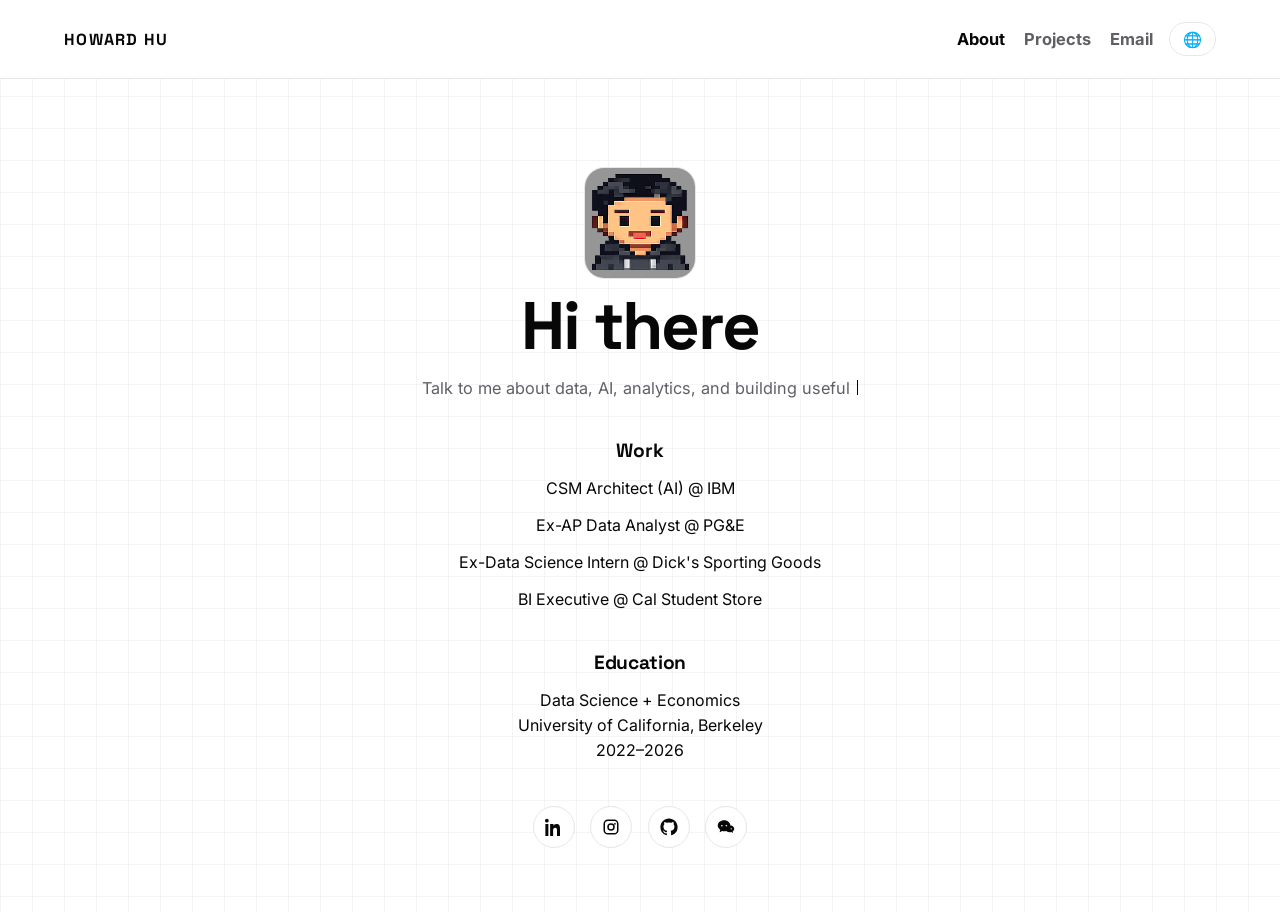
==== commit 262815fc: "Fix about interactions and persist SPA view on refresh" ====
--- a/about/index.html
+++ b/about/index.html
@@ -238,9 +238,9 @@
     <script>
       window.EMAIL_PANEL_ENDPOINT = "https://formspree.io/f/mnjgzolo";
     </script>
-    <script src="/script.js?v=20260314-4"></script>
-    <script src="/about.js?v=20260314-3"></script>
-    <script src="/spa.js?v=20260314-2"></script>
+    <script src="/script.js?v=20260314-5"></script>
+    <script src="/about.js?v=20260314-4"></script>
+    <script src="/spa.js?v=20260314-3"></script>
     <script type="module" src="/avatar.js?v=20260310-1"></script>
     <script type="module" src="/avatar-controller.js?v=20260310-1"></script>
     <script type="module" src="/email-panel.js?v=20260314-1"></script>
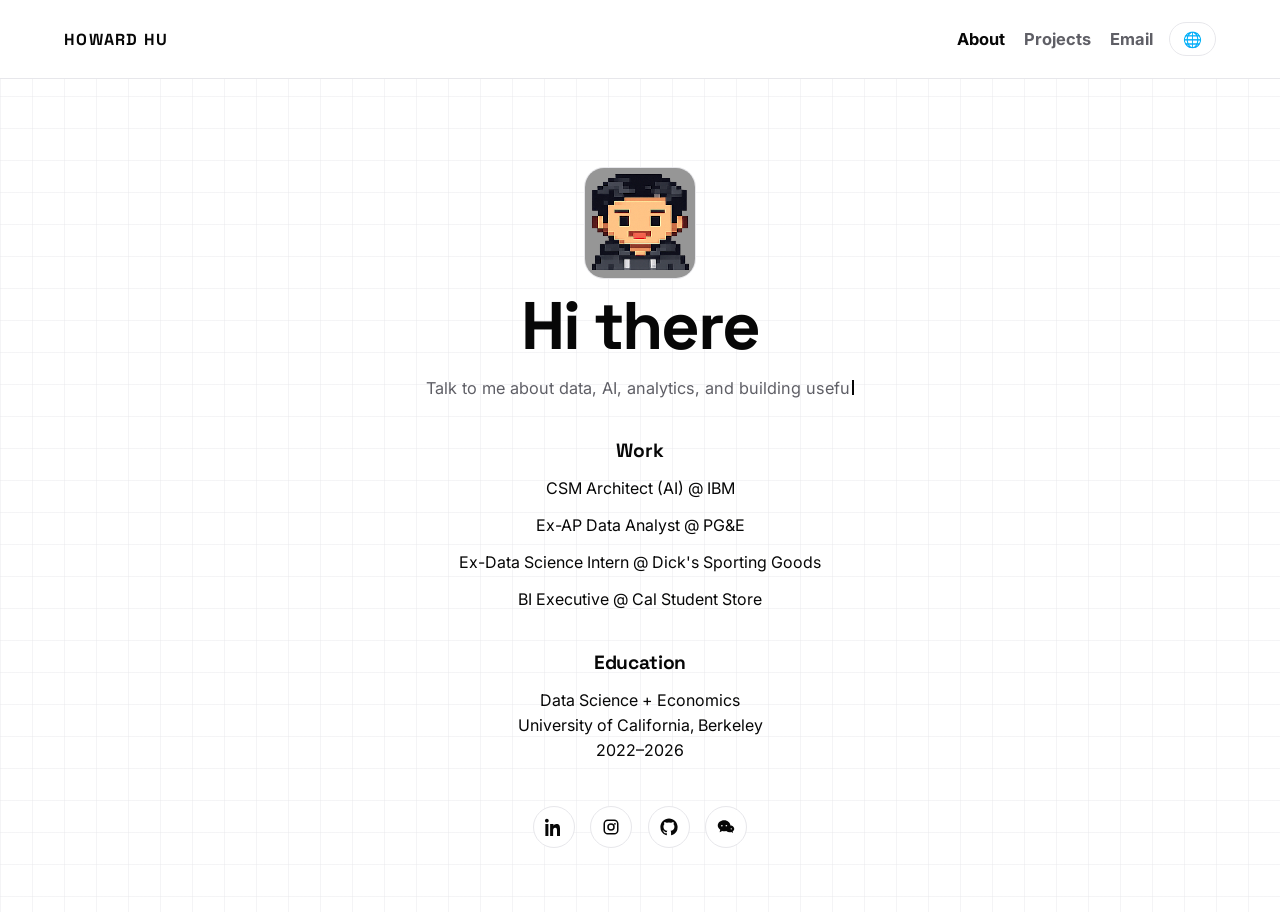
==== commit 3f9ccd06: "Bump stylesheet cache version for normal-tab refresh" ====
--- a/about/index.html
+++ b/about/index.html
@@ -16,7 +16,7 @@
     />
     <link rel="icon" type="image/png" href="/public/avatars/howard_idle.png" />
     <link rel="apple-touch-icon" href="/public/avatars/howard_idle.png" />
-    <link rel="stylesheet" href="/styles.css?v=20260314-3" />
+    <link rel="stylesheet" href="/styles.css?v=20260314-4" />
     <link rel="stylesheet" href="/styles/avatar.css?v=20260310-1" />
     <link rel="stylesheet" href="/styles/about.css?v=20260314-2" />
     <link rel="stylesheet" href="/styles/email-panel.css?v=20260314-1" />
--- a/styles.css
+++ b/styles.css
@@ -402,9 +402,11 @@
 
 .marquee-track {
   display: inline-flex;
+  width: max-content;
   gap: 2.2rem;
   padding: 0.95rem 0;
   animation: marquee-scroll 30s linear infinite;
+  will-change: transform;
 }
 
 .marquee-track span {
@@ -1304,8 +1306,8 @@
   }
 
   .marquee-track {
-    animation: none;
-    transform: none;
+    animation: marquee-scroll 24s linear infinite;
+    transform: translateX(0);
   }
 
   .hero {
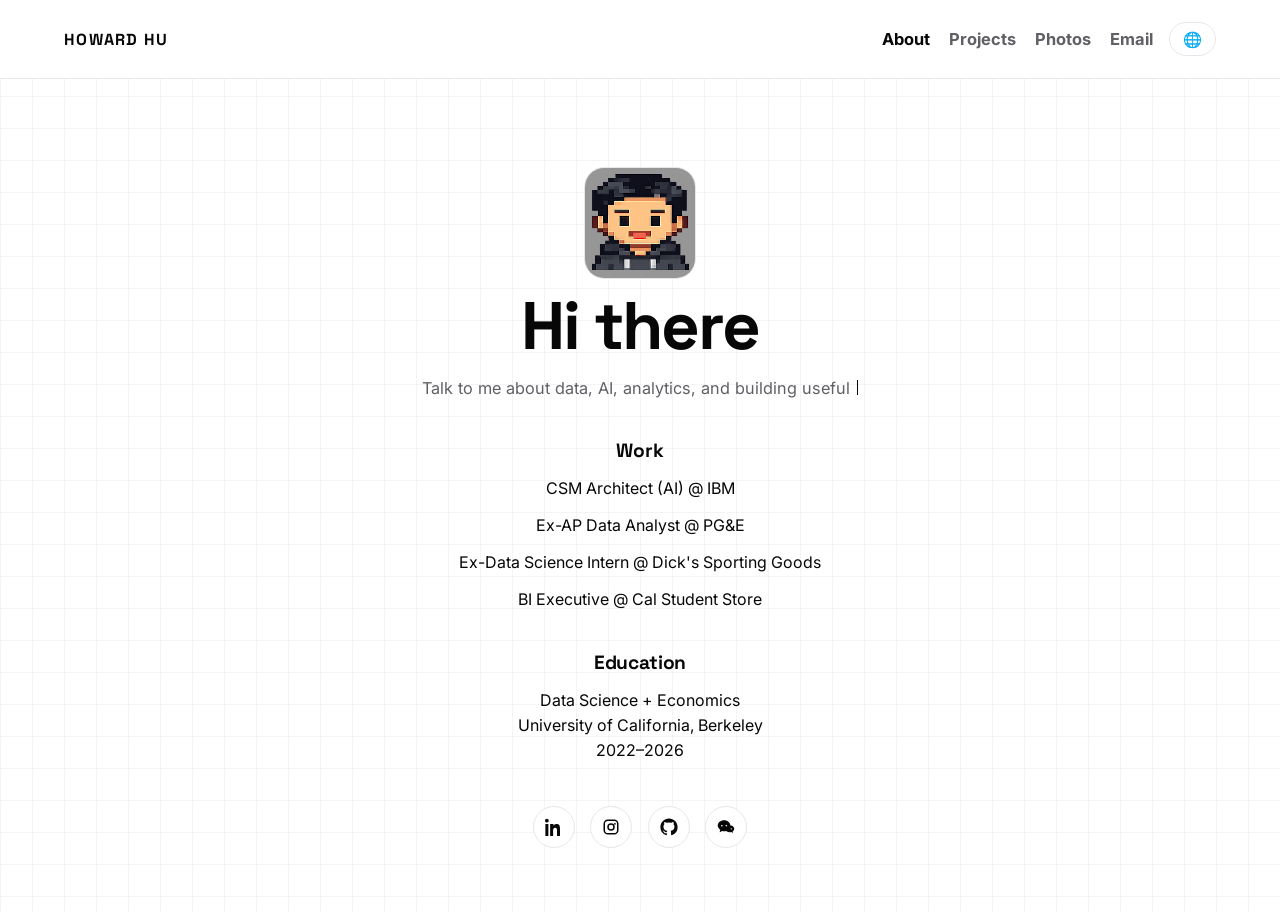
==== commit bad0114d: "Restructure photos into dedicated SPA views" ====
--- a/about/index.html
+++ b/about/index.html
@@ -16,7 +16,7 @@
     />
     <link rel="icon" type="image/png" href="/public/avatars/howard_idle.png" />
     <link rel="apple-touch-icon" href="/public/avatars/howard_idle.png" />
-    <link rel="stylesheet" href="/styles.css?v=20260314-4" />
+    <link rel="stylesheet" href="/styles.css?v=20260320-1" />
     <link rel="stylesheet" href="/styles/avatar.css?v=20260310-1" />
     <link rel="stylesheet" href="/styles/about.css?v=20260314-2" />
     <link rel="stylesheet" href="/styles/email-panel.css?v=20260314-1" />
@@ -30,6 +30,7 @@
             <ul class="nav-links">
               <li><a href="/" data-nav="about" data-view-target="about">About</a></li>
               <li><a href="/" data-nav="projects" data-view-target="projects">Projects</a></li>
+              <li><a href="/" data-nav="photos" data-view-target="photos">Photos</a></li>
               <li><button id="email-open-trigger" class="nav-email-btn" type="button" data-nav="email">Email</button></li>
             </ul>
           </nav>
@@ -139,13 +140,6 @@
               </div>
             </article>
 
-            <article class="project-card" data-tone="photo">
-              <p class="card-tag">Visual Storytelling</p>
-              <h3>Photography Studio</h3>
-              <p class="project-subtitle">People, light, and memory-driven frames</p>
-              <p class="project-hook">A clean visual storytelling space for my photography work.</p>
-              <a class="project-trigger" href="/" data-view-target="photography">Open project</a>
-            </article>
           </div>
         </section>
       </section>
@@ -184,26 +178,48 @@
         </section>
       </section>
 
-      <section id="view-photography" class="spa-view">
-        <section id="photography" class="container section">
+      <section id="view-photos" class="spa-view">
+        <section id="photos" class="container section">
           <div class="photo-top">
             <img class="photo-top-avatar" src="/public/avatars/howard_camera.png" alt="Howard camera pixel avatar" width="112" height="112" />
-            <p id="photography-typed-lead" class="photography-typed-lead is-typing" data-text="Capturing moments, documenting stories, and experimenting with light. Click each field to see samples.">
-              Capturing moments, documenting stories, and experimenting with light. Click each field to see samples.
+            <p id="photography-typed-lead" class="photography-typed-lead is-typing" data-text="Capturing moments, documenting stories, and experimenting with light. Pick a category and step into the full set.">
+              Capturing moments, documenting stories, and experimenting with light. Pick a category and step into the full set.
             </p>
           </div>
 
           <div class="photo-categories">
-            <button class="photo-card" type="button" data-photo-category="film"><h3>Film</h3><p>Analog moments captured on 35mm.</p><div class="photo-card-preview" aria-hidden="true"><img src="" alt="" loading="lazy" /></div></button>
-            <button class="photo-card" type="button" data-photo-category="graduation"><h3>Graduation</h3><p>Celebrating milestones and memories.</p><div class="photo-card-preview" aria-hidden="true"><img src="" alt="" loading="lazy" /></div></button>
-            <button class="photo-card" type="button" data-photo-category="gig"><h3>Gig Works</h3><p>Events, concerts, and commissioned work.</p><div class="photo-card-preview" aria-hidden="true"><img src="" alt="" loading="lazy" /></div></button>
-            <button class="photo-card" type="button" data-photo-category="shenanigans"><h3>Shenanigans</h3><p>Creative experiments and fun visual ideas.</p><div class="photo-card-preview" aria-hidden="true"><img src="" alt="" loading="lazy" /></div></button>
+            <button class="photo-card" type="button" data-photo-category="film"><h3>Film</h3><p>Analog frames, softer grain, slower timing.</p><div class="photo-card-preview" aria-hidden="true"><img src="" alt="" loading="lazy" /></div></button>
+            <button class="photo-card" type="button" data-photo-category="graduation"><h3>Graduation</h3><p>Milestones, families, and the energy around them.</p><div class="photo-card-preview" aria-hidden="true"><img src="" alt="" loading="lazy" /></div></button>
+            <button class="photo-card" type="button" data-photo-category="gig"><h3>Gig Works</h3><p>Live movement, events, and commissioned coverage.</p><div class="photo-card-preview" aria-hidden="true"><img src="" alt="" loading="lazy" /></div></button>
+            <button class="photo-card" type="button" data-photo-category="shenanigans"><h3>Shenanigans</h3><p>Creative side quests and stranger visual ideas.</p><div class="photo-card-preview" aria-hidden="true"><img src="" alt="" loading="lazy" /></div></button>
           </div>
 
           <div class="photo-cta">
             <a class="photo-cta-link" href="https://calendar.app.google/9sr1MgK4GPP5MWou8" target="_blank" rel="noopener noreferrer">Book a session with me</a>
             <a class="photo-cta-link secondary" href="https://instagram.com/howiesflicks" target="_blank" rel="noopener noreferrer">@howiesflicks</a>
           </div>
+        </section>
+      </section>
+
+      <section id="view-photo-category" class="spa-view">
+        <section id="photo-category-page" class="container section photo-category-page">
+          <div class="photo-category-shell">
+            <div class="photo-category-hero">
+              <button type="button" class="photo-back-link" data-view-target="photos">Back to photos</button>
+              <p id="photo-category-kicker" class="photo-category-kicker">Photo Set</p>
+              <h1 id="photo-category-title" class="photo-category-title">Film</h1>
+              <p id="photo-category-description" class="photo-category-description">Analog frames, softer grain, slower timing.</p>
+            </div>
+            <aside class="photo-progress-panel">
+              <p id="photo-progress-label" class="photo-progress-label">0% through set</p>
+              <div class="photo-progress-track" aria-hidden="true">
+                <span id="photo-progress-fill" class="photo-progress-fill"></span>
+              </div>
+              <p id="photo-progress-meta" class="photo-progress-meta">0 frames</p>
+            </aside>
+          </div>
+
+          <div id="photo-category-gallery" class="photo-category-gallery"></div>
         </section>
       </section>
     </main>
@@ -220,27 +236,14 @@
       </div>
     </div>
 
-    <div id="photo-modal" class="photo-modal" aria-hidden="true">
-      <div class="photo-modal-backdrop" data-photo-close></div>
-      <div class="photo-modal-content" role="dialog" aria-modal="true" aria-label="Photography gallery">
-        <button type="button" class="photo-modal-close" data-photo-close aria-label="Close gallery">×</button>
-        <button type="button" class="photo-modal-nav prev" data-photo-prev aria-label="Previous photo">‹</button>
-        <div class="photo-modal-stage">
-          <img id="photo-modal-image" src="" alt="Photography showcase" />
-          <p id="photo-modal-counter" class="photo-modal-counter">1 / 1</p>
-        </div>
-        <button type="button" class="photo-modal-nav next" data-photo-next aria-label="Next photo">›</button>
-      </div>
-    </div>
-
     <div id="email-panel-root"></div>
 
     <script>
       window.EMAIL_PANEL_ENDPOINT = "https://formspree.io/f/mnjgzolo";
     </script>
-    <script src="/script.js?v=20260314-5"></script>
+    <script src="/script.js?v=20260320-1"></script>
     <script src="/about.js?v=20260314-4"></script>
-    <script src="/spa.js?v=20260314-3"></script>
+    <script src="/spa.js?v=20260320-1"></script>
     <script type="module" src="/avatar.js?v=20260310-1"></script>
     <script type="module" src="/avatar-controller.js?v=20260310-1"></script>
     <script type="module" src="/email-panel.js?v=20260314-1"></script>
--- a/styles.css
+++ b/styles.css
@@ -1060,98 +1060,156 @@
   color: #4f535f;
 }
 
-.photo-modal {
-  position: fixed;
-  inset: 0;
-  z-index: 40;
-  display: grid;
-  place-items: center;
-  opacity: 0;
-  pointer-events: none;
-  transition: opacity 240ms ease;
-}
-
-.photo-modal.is-open {
-  opacity: 1;
-  pointer-events: auto;
-}
-
-.photo-modal-backdrop {
-  position: absolute;
-  inset: 0;
-  background: rgba(7, 7, 11, 0.84);
-  backdrop-filter: blur(4px);
-}
-
-.photo-modal-content {
+.photo-category-page[data-photo-tone="film"] {
+  --photo-page-tone: rgba(255, 134, 77, 0.14);
+}
+
+.photo-category-page[data-photo-tone="graduation"] {
+  --photo-page-tone: rgba(47, 107, 255, 0.12);
+}
+
+.photo-category-page[data-photo-tone="gig"] {
+  --photo-page-tone: rgba(255, 78, 139, 0.12);
+}
+
+.photo-category-page[data-photo-tone="shenanigans"] {
+  --photo-page-tone: rgba(36, 169, 129, 0.12);
+}
+
+.photo-category-shell {
+  display: grid;
+  grid-template-columns: minmax(0, 1fr) 240px;
+  gap: 2rem;
+  align-items: start;
+  margin-bottom: 2.4rem;
+}
+
+.photo-category-hero {
   position: relative;
-  width: min(1200px, 94vw);
-  height: min(88vh, 820px);
-  display: grid;
-  grid-template-columns: auto 1fr auto;
-  align-items: center;
-  gap: 0.7rem;
-}
-
-.photo-modal-stage {
+  padding: 1.8rem 1.9rem;
+  border: 1px solid var(--line);
+  border-radius: 28px;
+  background:
+    radial-gradient(circle at top left, var(--photo-page-tone, rgba(47, 107, 255, 0.12)), transparent 42%),
+    rgba(255, 255, 255, 0.92);
+}
+
+.photo-back-link {
+  border: 0;
+  padding: 0;
+  background: transparent;
+  color: #5a6171;
+  font: inherit;
+  font-weight: 700;
+  cursor: pointer;
+  text-decoration: underline;
+  text-underline-offset: 0.2em;
+}
+
+.photo-category-kicker {
+  margin: 1.35rem 0 0;
+  text-transform: uppercase;
+  letter-spacing: 0.14em;
+  font-size: 0.74rem;
+  font-weight: 700;
+  color: #7c8190;
+}
+
+.photo-category-title {
+  margin: 0.65rem 0 0;
+  font-size: clamp(2.7rem, 8vw, 5.8rem);
+  line-height: 0.95;
+  letter-spacing: -0.05em;
+}
+
+.photo-category-description {
+  margin: 0.95rem 0 0;
+  max-width: 38ch;
+  color: #444b5c;
+  font-size: 1.02rem;
+  line-height: 1.7;
+}
+
+.photo-progress-panel {
+  position: sticky;
+  top: 104px;
+  padding: 1rem 1rem 1.15rem;
+  border: 1px solid var(--line);
+  border-radius: 18px;
+  background: rgba(255, 255, 255, 0.9);
+  backdrop-filter: blur(10px);
+}
+
+.photo-progress-label,
+.photo-progress-meta {
+  margin: 0;
+  color: #555c6c;
+  font-weight: 700;
+}
+
+.photo-progress-track {
+  width: 100%;
+  height: 7px;
+  margin: 0.85rem 0 0.75rem;
+  border-radius: 999px;
+  background: #edf0f5;
+  overflow: hidden;
+}
+
+.photo-progress-fill {
+  display: block;
   width: 100%;
   height: 100%;
-  display: grid;
-  place-items: center;
-  overflow: visible;
-  padding: 0.75rem;
-}
-
-.photo-modal-stage img {
-  max-width: 100%;
-  max-height: 100%;
-  object-fit: contain;
-  opacity: 0;
-  transform: none;
-  transition: opacity 220ms ease;
-}
-
-.photo-modal-stage img.is-visible {
-  opacity: 1;
-}
-
-.photo-modal-nav {
-  border: 1px solid rgba(255, 255, 255, 0.22);
-  background: rgba(14, 14, 18, 0.55);
-  color: #fff;
-  width: 44px;
-  height: 44px;
-  border-radius: 999px;
-  cursor: pointer;
-  font-size: 1.2rem;
-}
-
-.photo-modal-close {
-  position: absolute;
-  top: 0;
-  right: 0;
-  transform: translateY(-130%);
-  width: 42px;
-  height: 42px;
-  border-radius: 999px;
-  border: 1px solid rgba(255, 255, 255, 0.24);
-  background: rgba(14, 14, 18, 0.55);
-  color: #fff;
-  font-size: 1.5rem;
-  cursor: pointer;
-  line-height: 1;
-}
-
-.photo-modal-counter {
-  position: absolute;
-  bottom: -2.1rem;
-  left: 50%;
-  transform: translateX(-50%);
-  color: rgba(255, 255, 255, 0.88);
-  margin: 0;
-  font-size: 0.88rem;
-  letter-spacing: 0.08em;
-  text-transform: uppercase;
+  transform-origin: left center;
+  transform: scaleX(0);
+  border-radius: inherit;
+  background: linear-gradient(90deg, #111318, color-mix(in srgb, var(--accent) 56%, #ffffff 44%));
+  transition: transform 160ms ease;
+}
+
+.photo-category-gallery {
+  display: grid;
+  grid-template-columns: repeat(12, minmax(0, 1fr));
+  gap: 1.25rem;
+}
+
+.photo-shot {
+  grid-column: span 5;
+  margin: 0;
+  border: 1px solid var(--line);
+  border-radius: 24px;
+  background:
+    linear-gradient(180deg, rgba(255, 255, 255, 0.92), rgba(247, 247, 250, 0.96)),
+    var(--surface);
+  overflow: hidden;
+  box-shadow: 0 22px 44px rgba(7, 7, 7, 0.06);
+}
+
+.photo-shot:nth-child(4n + 1),
+.photo-shot-feature {
+  grid-column: span 7;
+}
+
+.photo-shot-index {
+  display: block;
+  padding: 0.9rem 1rem 0;
+  color: #818696;
+  font-size: 0.74rem;
+  font-weight: 700;
+  letter-spacing: 0.12em;
+}
+
+.photo-shot img {
+  display: block;
+  width: 100%;
+  height: auto;
+  background: #f2f3f7;
+}
+
+.photo-gallery-empty {
+  margin: 0;
+  color: var(--muted);
+  font-size: 1rem;
 }
 
 .site-footer {
@@ -1322,24 +1380,26 @@
     padding: 4rem 0;
   }
 
-  .photo-modal-content {
-    width: 96vw;
-    height: 82vh;
+  .photo-category-shell {
     grid-template-columns: 1fr;
-  }
-
-  .photo-modal-nav {
-    position: absolute;
-    top: 50%;
-    transform: translateY(-50%);
-    z-index: 2;
-  }
-
-  .photo-modal-nav.prev {
-    left: 0.4rem;
-  }
-
-  .photo-modal-nav.next {
-    right: 0.4rem;
-  }
-}
+    gap: 1rem;
+  }
+
+  .photo-progress-panel {
+    position: static;
+  }
+
+  .photo-category-hero {
+    padding: 1.35rem 1.2rem;
+  }
+
+  .photo-category-gallery {
+    grid-template-columns: 1fr;
+  }
+
+  .photo-shot,
+  .photo-shot:nth-child(4n + 1),
+  .photo-shot-feature {
+    grid-column: span 1;
+  }
+}
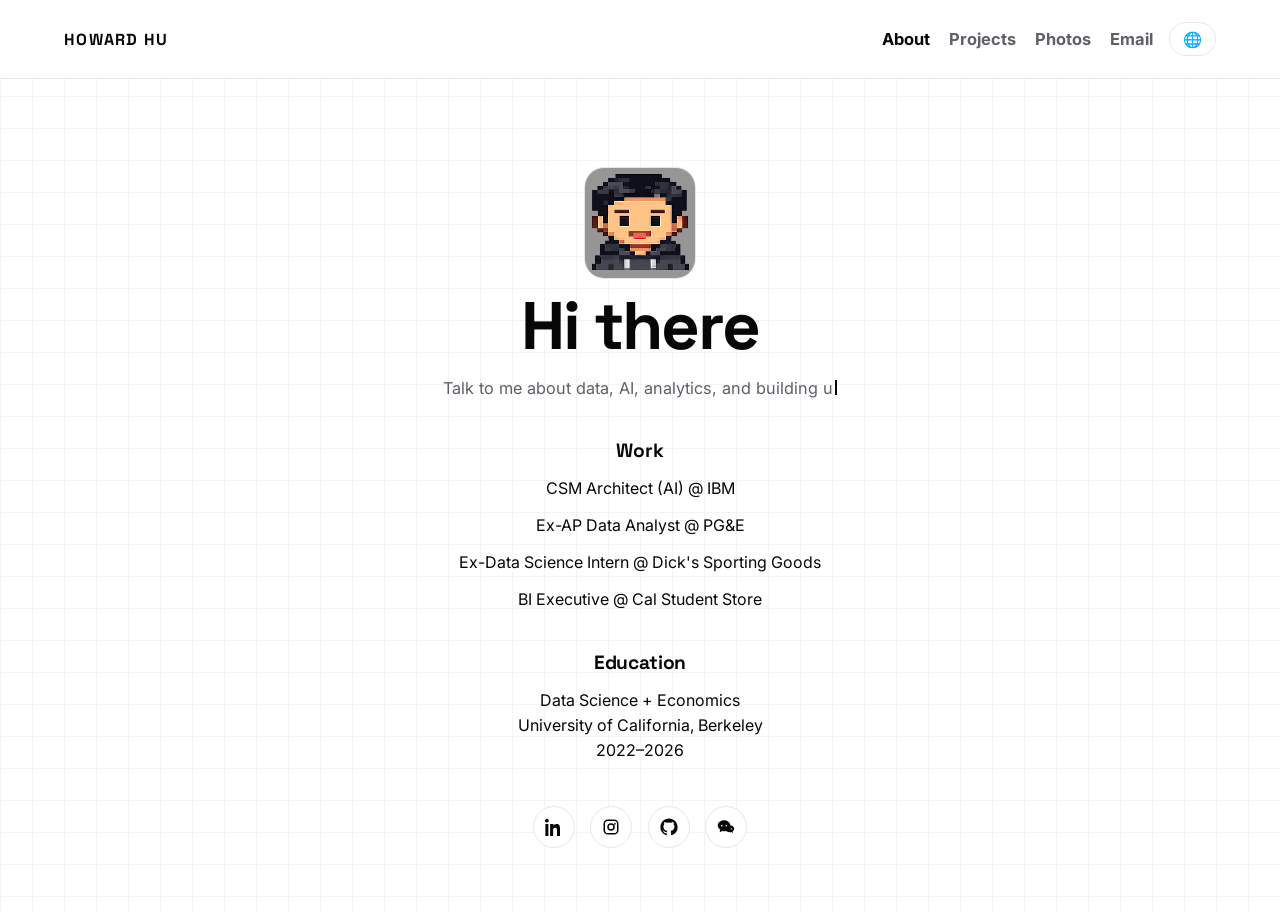
==== commit 85d56e25: "Add linewaves background to projects header" ====
--- a/about/index.html
+++ b/about/index.html
@@ -76,7 +76,10 @@
       <section id="view-projects" class="spa-view">
         <section id="projects" class="container section project-section" data-tone="jarvis">
           <div class="projects-top">
-            <img class="projects-top-avatar" src="/public/avatars/howard_laptop.png" alt="Howard coding pixel avatar" width="112" height="112" />
+            <div class="projects-top-visual">
+              <div id="projects-linewaves" class="projects-linewaves" aria-hidden="true"></div>
+              <img class="projects-top-avatar" src="/public/avatars/howard_laptop.png" alt="Howard coding pixel avatar" width="112" height="112" />
+            </div>
             <p id="projects-typed-lead" class="projects-typed-lead is-typing" data-text="Here are some of the fun stuff and side quests I’ve built or am currently building.">
               Here are some of the fun stuff and side quests I’ve built or am currently building.
             </p>
@@ -244,6 +247,7 @@
     <script src="/script.js?v=20260320-1"></script>
     <script src="/about.js?v=20260314-4"></script>
     <script src="/spa.js?v=20260320-1"></script>
+    <script src="/linewaves.js?v=20260320-1"></script>
     <script type="module" src="/avatar.js?v=20260310-1"></script>
     <script type="module" src="/avatar-controller.js?v=20260310-1"></script>
     <script type="module" src="/email-panel.js?v=20260314-1"></script>
--- a/styles.css
+++ b/styles.css
@@ -484,7 +484,35 @@
   text-align: center;
 }
 
+.projects-top-visual {
+  position: relative;
+  width: min(520px, 100%);
+  min-height: 196px;
+  display: grid;
+  place-items: center;
+}
+
+.projects-linewaves {
+  position: absolute;
+  inset: 0;
+  border-radius: 28px;
+  overflow: hidden;
+  background:
+    radial-gradient(circle at center, rgba(47, 107, 255, 0.08), rgba(255, 255, 255, 0.18) 48%, rgba(255, 255, 255, 0) 72%),
+    linear-gradient(180deg, rgba(255, 255, 255, 0.82), rgba(247, 247, 250, 0.68));
+  border: 1px solid rgba(215, 221, 238, 0.85);
+  box-shadow: inset 0 1px 0 rgba(255, 255, 255, 0.85);
+}
+
+.projects-linewaves canvas {
+  width: 100%;
+  height: 100%;
+  display: block;
+}
+
 .projects-top-avatar {
+  position: relative;
+  z-index: 1;
   width: 112px;
   height: 112px;
   border-radius: 20px;
@@ -1385,6 +1413,10 @@
     gap: 1rem;
   }
 
+  .projects-top-visual {
+    min-height: 168px;
+  }
+
   .photo-progress-panel {
     position: static;
   }
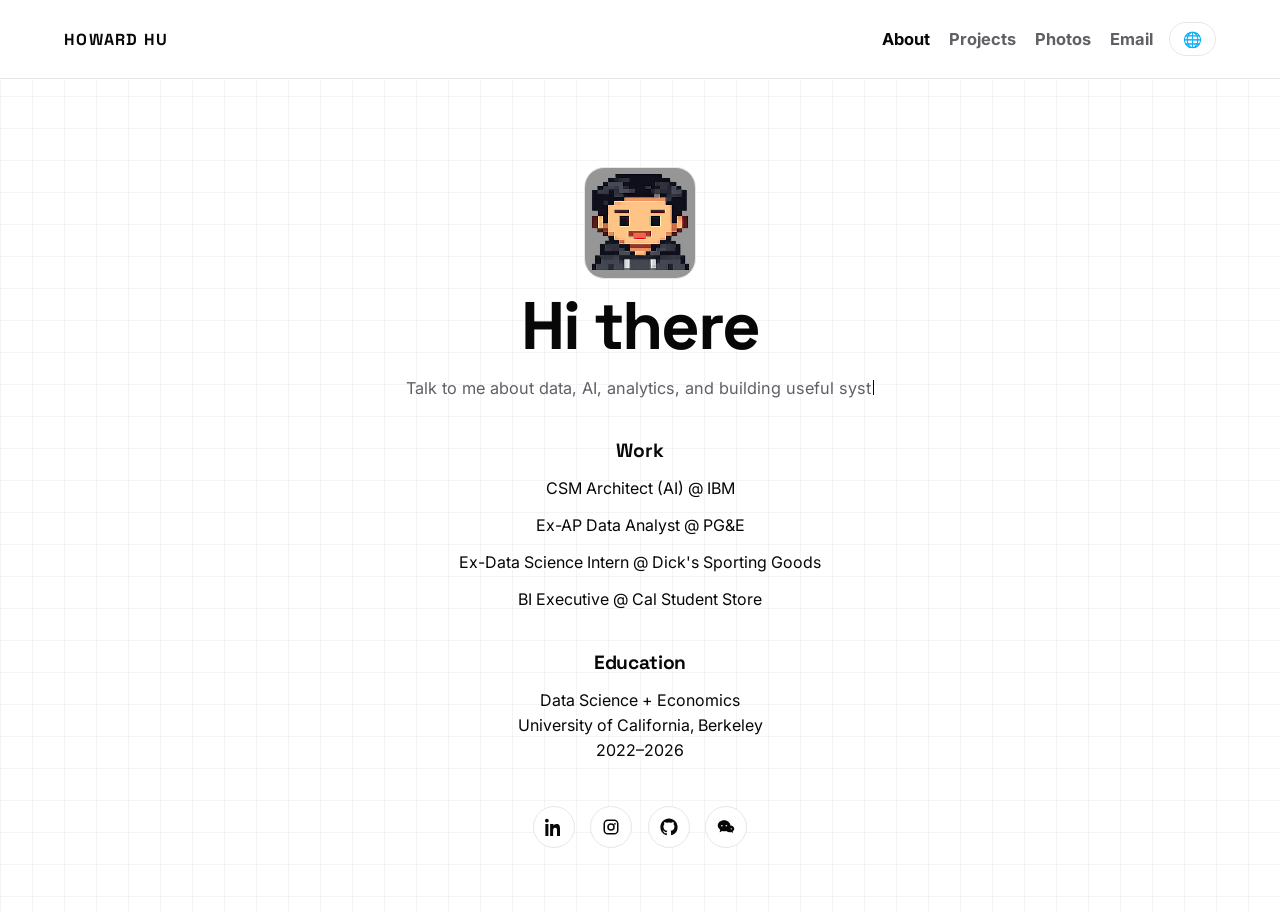
==== commit 71415c4e: "Expand project linewaves into full header banner" ====
--- a/about/index.html
+++ b/about/index.html
@@ -76,13 +76,16 @@
       <section id="view-projects" class="spa-view">
         <section id="projects" class="container section project-section" data-tone="jarvis">
           <div class="projects-top">
-            <div class="projects-top-visual">
+            <div class="projects-top-banner">
               <div id="projects-linewaves" class="projects-linewaves" aria-hidden="true"></div>
               <img class="projects-top-avatar" src="/public/avatars/howard_laptop.png" alt="Howard coding pixel avatar" width="112" height="112" />
-            </div>
-            <p id="projects-typed-lead" class="projects-typed-lead is-typing" data-text="Here are some of the fun stuff and side quests I’ve built or am currently building.">
-              Here are some of the fun stuff and side quests I’ve built or am currently building.
-            </p>
+              <div class="projects-top-copy">
+                <p class="projects-top-kicker">Systems / Interfaces / Automation</p>
+                <p id="projects-typed-lead" class="projects-typed-lead is-typing" data-text="Here are some of the fun stuff and side quests I’ve built or am currently building.">
+                  Here are some of the fun stuff and side quests I’ve built or am currently building.
+                </p>
+              </div>
+            </div>
           </div>
 
           <div class="project-grid">
--- a/styles.css
+++ b/styles.css
@@ -477,31 +477,31 @@
 }
 
 .projects-top {
-  margin-bottom: 1.3rem;
-  display: grid;
-  justify-items: center;
-  gap: 0.65rem;
-  text-align: center;
-}
-
-.projects-top-visual {
+  margin-bottom: 1.4rem;
+}
+
+.projects-top-banner {
   position: relative;
-  width: min(520px, 100%);
-  min-height: 196px;
-  display: grid;
-  place-items: center;
+  min-height: 300px;
+  border-radius: 32px;
+  border: 1px solid rgba(215, 221, 238, 0.88);
+  overflow: hidden;
+  display: grid;
+  align-items: end;
+  padding: 2rem;
+  background:
+    radial-gradient(circle at 20% 20%, rgba(255, 255, 255, 0.9), rgba(255, 255, 255, 0.1) 38%, transparent 60%),
+    linear-gradient(180deg, rgba(255, 255, 255, 0.88), rgba(246, 247, 251, 0.92));
+  box-shadow: 0 18px 42px rgba(7, 7, 7, 0.05);
 }
 
 .projects-linewaves {
   position: absolute;
   inset: 0;
-  border-radius: 28px;
   overflow: hidden;
   background:
-    radial-gradient(circle at center, rgba(47, 107, 255, 0.08), rgba(255, 255, 255, 0.18) 48%, rgba(255, 255, 255, 0) 72%),
-    linear-gradient(180deg, rgba(255, 255, 255, 0.82), rgba(247, 247, 250, 0.68));
-  border: 1px solid rgba(215, 221, 238, 0.85);
-  box-shadow: inset 0 1px 0 rgba(255, 255, 255, 0.85);
+    radial-gradient(circle at 50% 25%, rgba(47, 107, 255, 0.1), rgba(255, 255, 255, 0.08) 40%, transparent 70%),
+    linear-gradient(180deg, rgba(255, 255, 255, 0.48), rgba(245, 247, 252, 0.68));
 }
 
 .projects-linewaves canvas {
@@ -510,23 +510,42 @@
   display: block;
 }
 
-.projects-top-avatar {
+.projects-top-copy {
   position: relative;
   z-index: 1;
-  width: 112px;
-  height: 112px;
+  max-width: 48ch;
+}
+
+.projects-top-kicker {
+  margin: 0 0 0.55rem;
+  text-transform: uppercase;
+  letter-spacing: 0.14em;
+  font-size: 0.74rem;
+  font-weight: 700;
+  color: #6f7483;
+}
+
+.projects-top-avatar {
+  position: absolute;
+  right: 2rem;
+  top: 1.6rem;
+  z-index: 1;
+  width: 132px;
+  height: 132px;
   border-radius: 20px;
   border: 1px solid var(--line);
   background: linear-gradient(180deg, #ffffff 0%, #f7f7fa 100%);
   image-rendering: pixelated;
+  box-shadow: 0 18px 36px rgba(7, 7, 7, 0.08);
 }
 
 .projects-typed-lead {
   margin: 0;
-  max-width: 62ch;
-  color: #3f4452;
-  line-height: 1.7;
-  font-size: 1.02rem;
+  max-width: 44ch;
+  color: #383e4b;
+  line-height: 1.75;
+  font-size: 1.04rem;
+  text-align: left;
 }
 
 .projects-typed-lead.is-typing::after {
@@ -1413,8 +1432,20 @@
     gap: 1rem;
   }
 
-  .projects-top-visual {
-    min-height: 168px;
+  .projects-top-banner {
+    min-height: 260px;
+    padding: 1.25rem;
+  }
+
+  .projects-top-avatar {
+    width: 104px;
+    height: 104px;
+    top: 1rem;
+    right: 1rem;
+  }
+
+  .projects-top-copy {
+    max-width: 100%;
   }
 
   .photo-progress-panel {
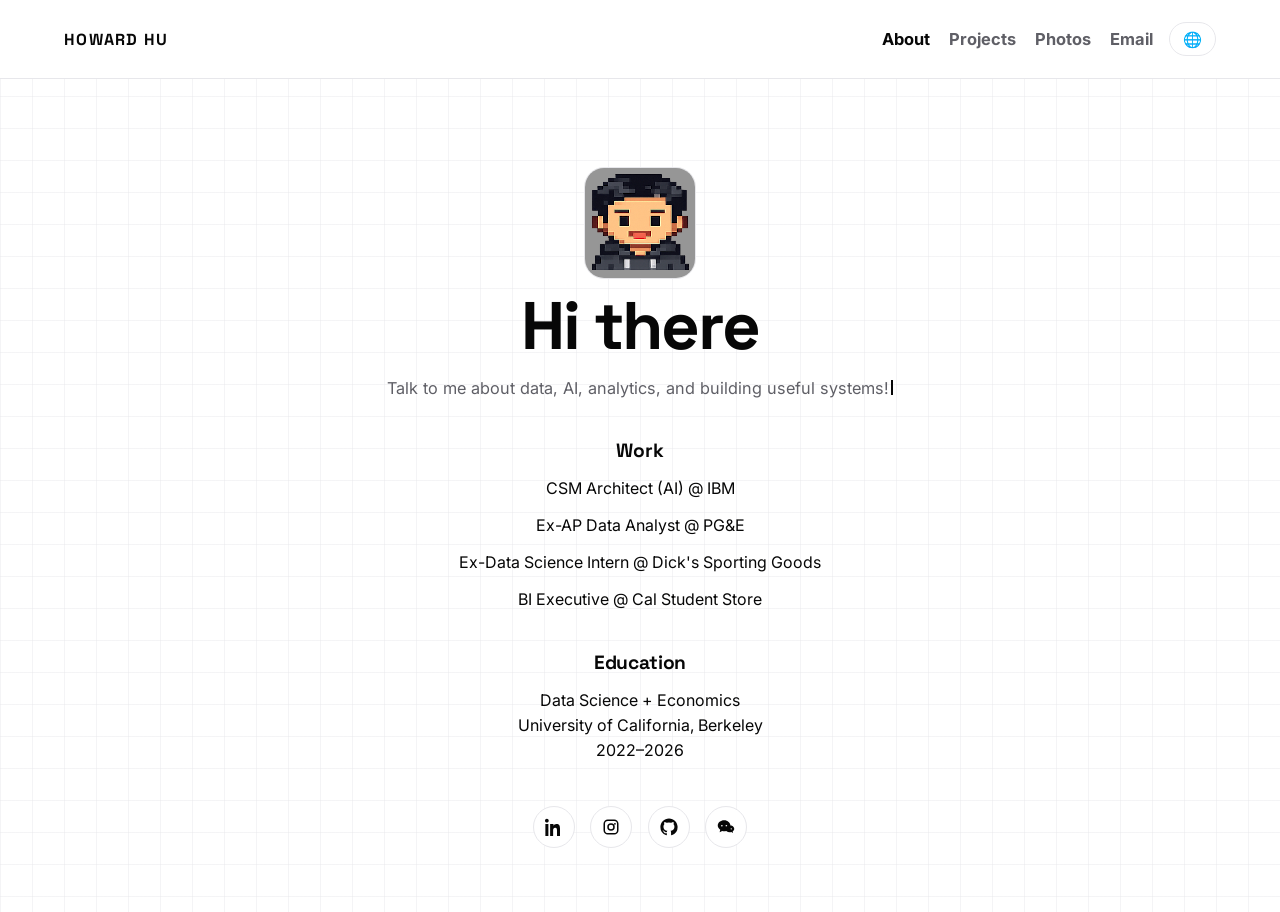
==== commit 076ca262: "Update Stevie tech broadcast project copy" ====
--- a/about/index.html
+++ b/about/index.html
@@ -108,15 +108,16 @@
             </article>
 
             <article class="project-card" data-tone="factory">
-              <p class="card-tag">Automation</p>
-              <h3>Brainrot Content Factory</h3>
-              <p class="project-subtitle">An automated pipeline for short-form media</p>
-              <p class="project-hook">Dopamine maxing by putting shorts content creation on autopilot.</p>
-              <button class="project-trigger" type="button" aria-expanded="false">Open project</button>
-              <div class="project-detail">
-                <p class="card-summary">This started as an experiment in scale: how far can I push a media pipeline before manual bottlenecks show up? The system detects trend signals, builds scripts, generates visuals, and assembles shorts with minimal intervention.</p>
-                <p class="card-summary">I also built in quality gates around timing, hook strength, and visual continuity so it’s not just auto-generated noise. The end goal is a repeatable engine for autonomous content channels.</p>
-                <p class="detail-meta">Python · Sora · FFmpeg · Platform APIs</p>
+              <p class="card-tag">AGENT AUTOMATION</p>
+              <h3>Stevie Tech Broadcast</h3>
+              <p class="project-subtitle">where headlines become yaplines</p>
+              <p class="project-hook">An AI news pipeline that researches, scripts, and edits so Stevie can clock in on time.</p>
+              <button class="project-trigger" type="button" aria-expanded="false">Open project</button>
+              <div class="project-detail">
+                <p class="card-summary">This started as an experiment in one question: how much of a news studio can I automate before it turns into slop?</p>
+                <p class="card-summary">The pipeline tracks story candidates, analyzes what actually matters, gathers screenshots and support visuals, writes the script, and builds the short around Stevie as the anchor.</p>
+                <p class="card-summary">The goal is not random AI noise. It is fast, watchable, context-rich news content with better media selection, cleaner pacing, and less manual babysitting.</p>
+                <p class="detail-meta">PYTHON • OPENAI API • FFMPEG • PLATFORM APIS</p>
               </div>
             </article>
 
--- a/styles.css
+++ b/styles.css
@@ -487,7 +487,7 @@
   border: 1px solid rgba(215, 221, 238, 0.88);
   overflow: hidden;
   display: grid;
-  align-items: end;
+  align-items: stretch;
   padding: 2rem;
   background:
     radial-gradient(circle at 20% 20%, rgba(255, 255, 255, 0.9), rgba(255, 255, 255, 0.1) 38%, transparent 60%),
@@ -499,6 +499,7 @@
   position: absolute;
   inset: 0;
   overflow: hidden;
+  pointer-events: none;
   background:
     radial-gradient(circle at 50% 25%, rgba(47, 107, 255, 0.1), rgba(255, 255, 255, 0.08) 40%, transparent 70%),
     linear-gradient(180deg, rgba(255, 255, 255, 0.48), rgba(245, 247, 252, 0.68));
@@ -514,6 +515,9 @@
   position: relative;
   z-index: 1;
   max-width: 48ch;
+  align-self: end;
+  justify-self: end;
+  text-align: right;
 }
 
 .projects-top-kicker {
@@ -527,7 +531,7 @@
 
 .projects-top-avatar {
   position: absolute;
-  right: 2rem;
+  left: 2rem;
   top: 1.6rem;
   z-index: 1;
   width: 132px;
@@ -545,7 +549,7 @@
   color: #383e4b;
   line-height: 1.75;
   font-size: 1.04rem;
-  text-align: left;
+  text-align: right;
 }
 
 .projects-typed-lead.is-typing::after {
@@ -1441,11 +1445,17 @@
     width: 104px;
     height: 104px;
     top: 1rem;
-    right: 1rem;
+    left: 1rem;
   }
 
   .projects-top-copy {
     max-width: 100%;
+    justify-self: stretch;
+    text-align: left;
+  }
+
+  .projects-typed-lead {
+    text-align: left;
   }
 
   .photo-progress-panel {
